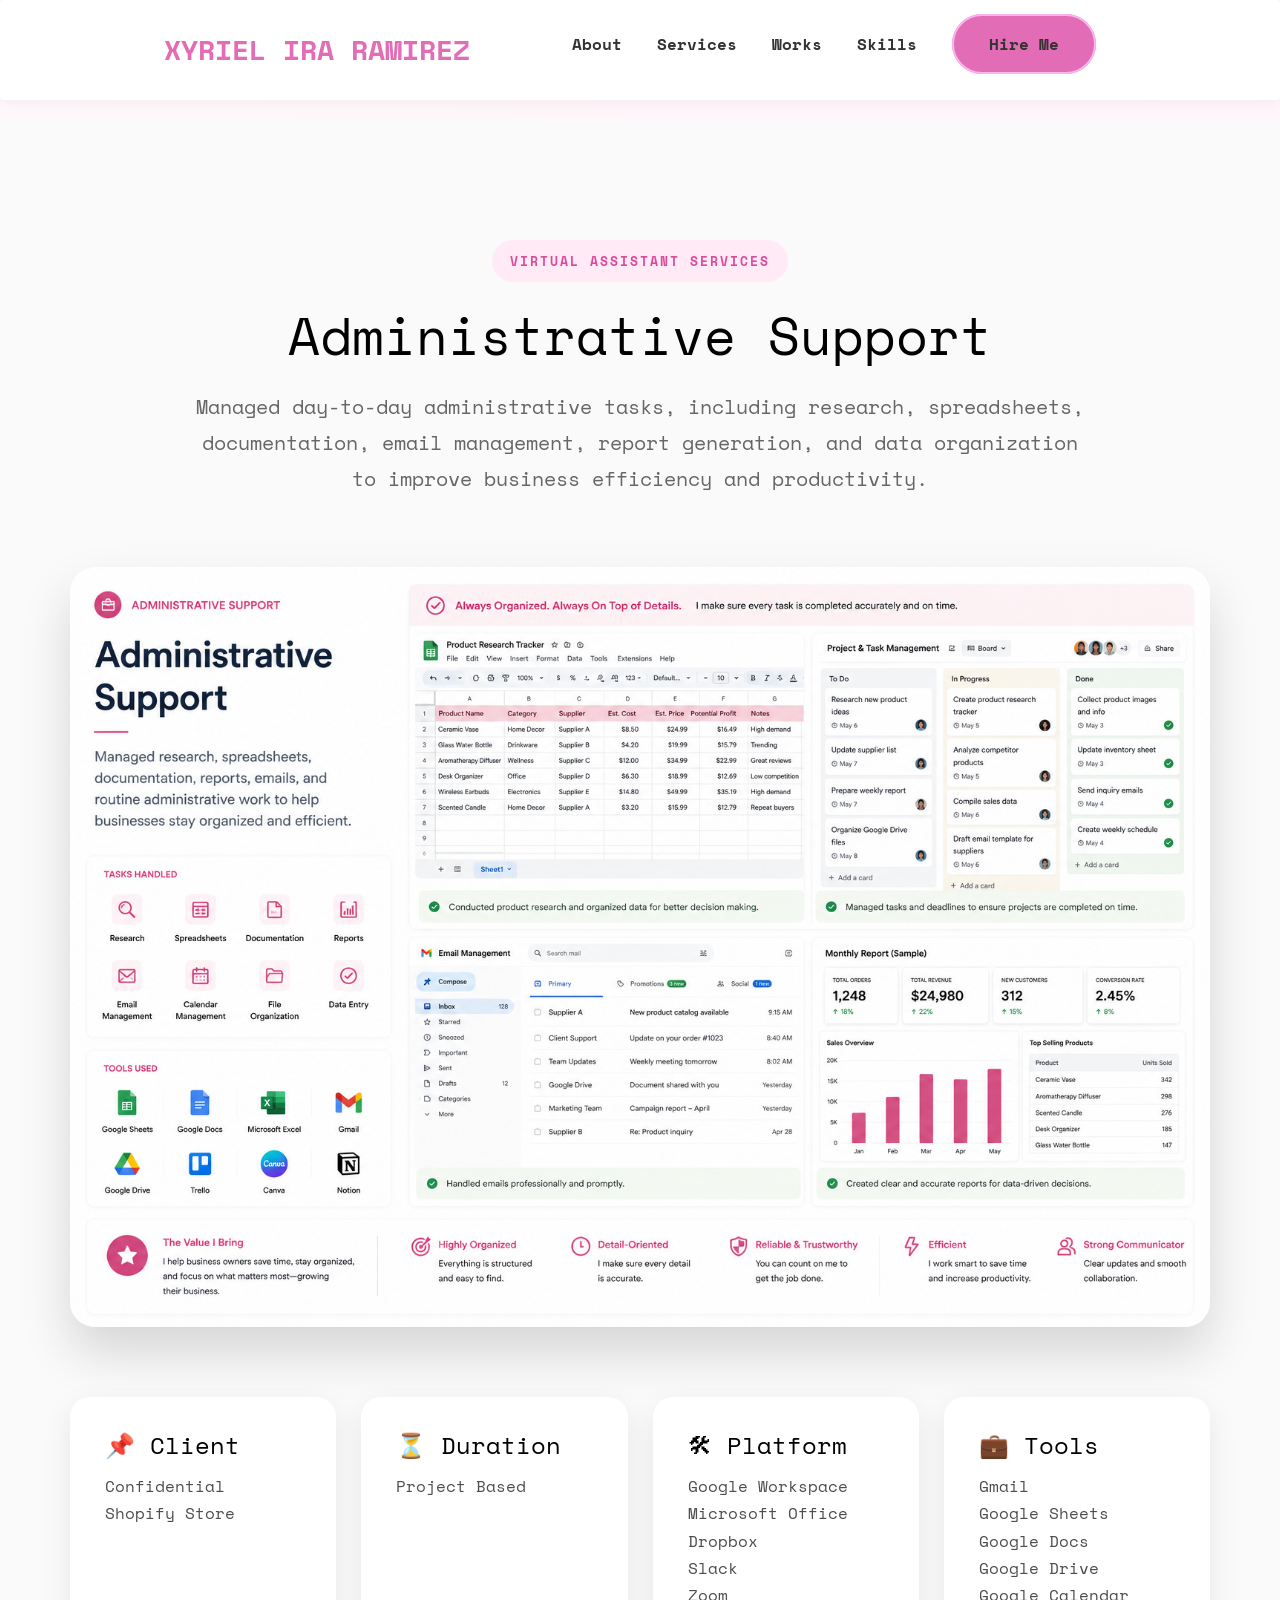
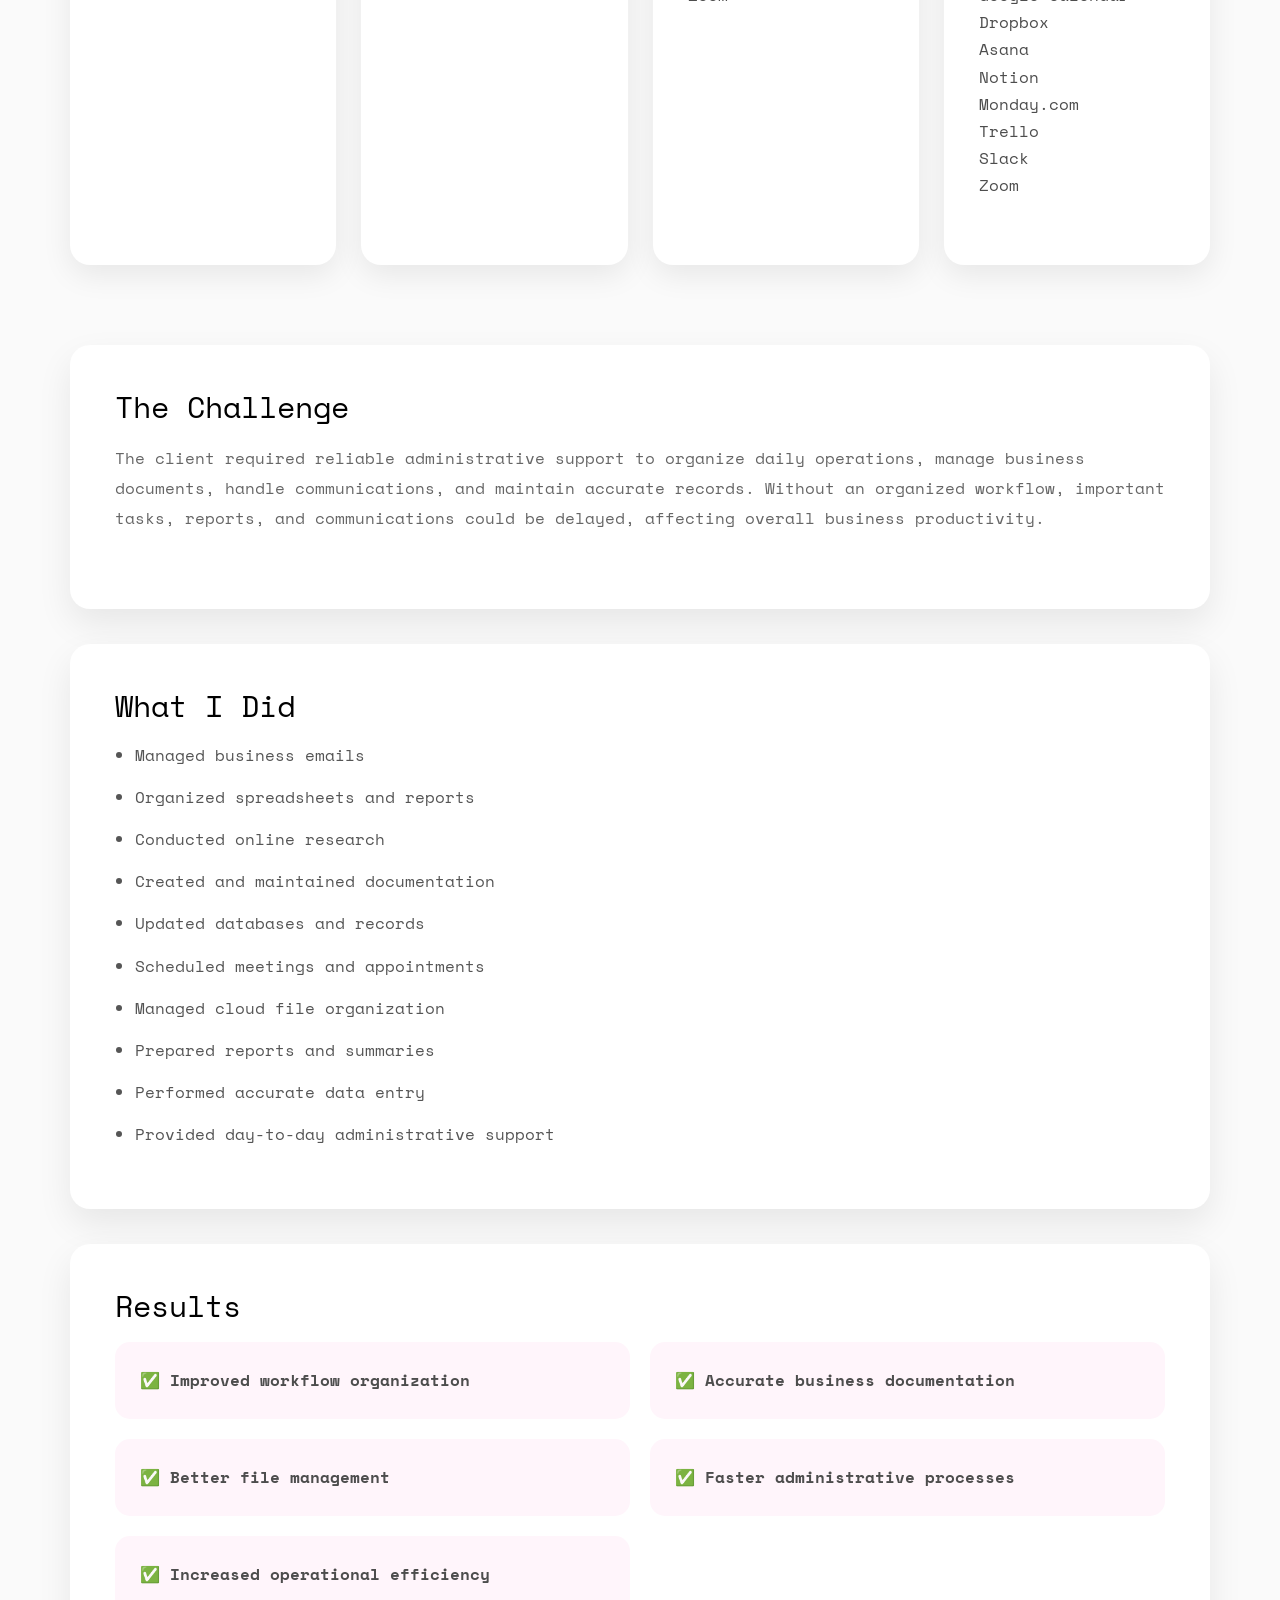
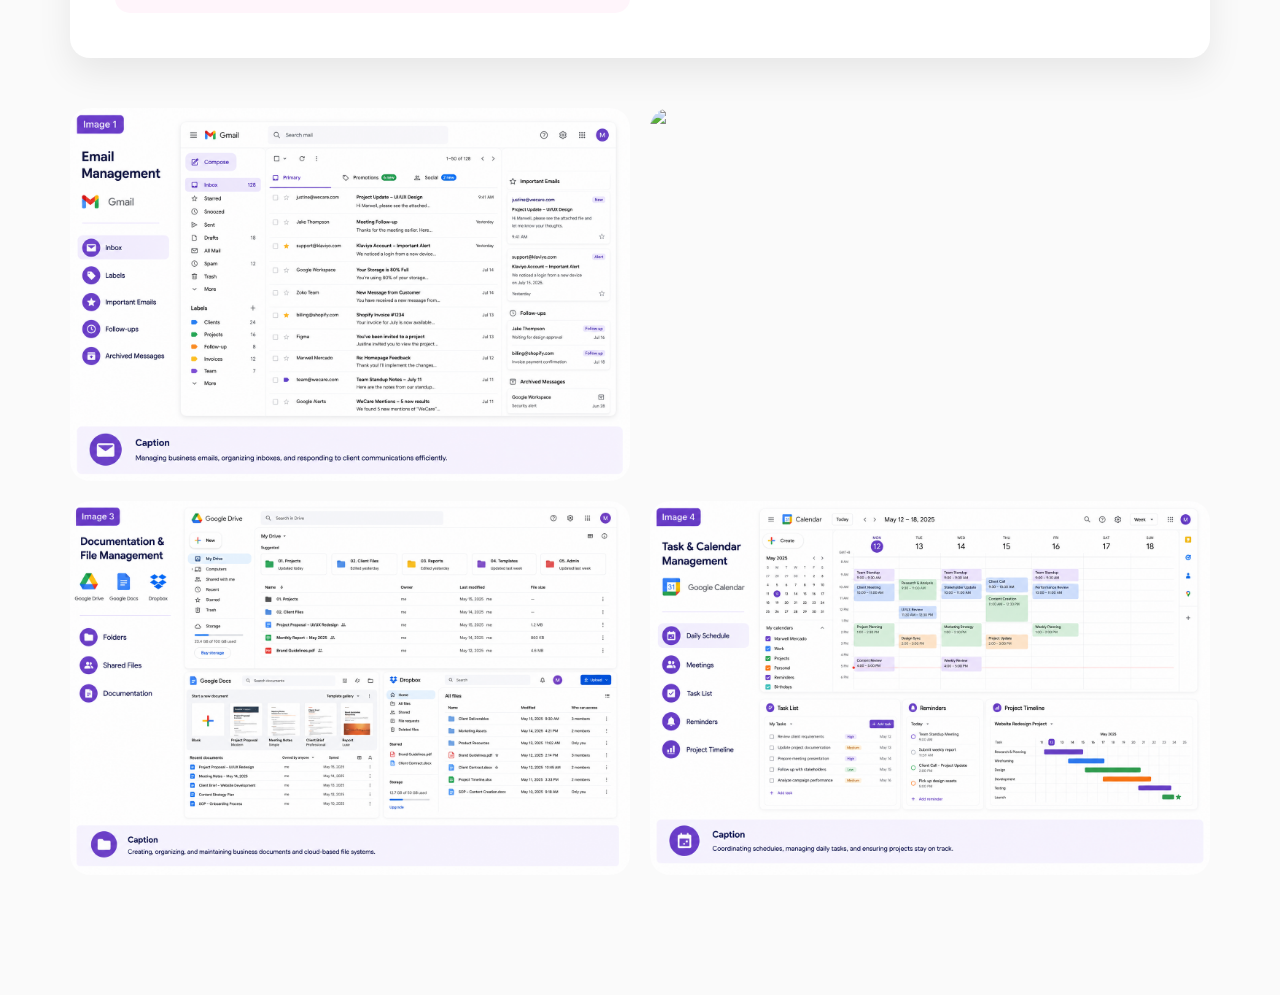
==== admin.html @ bad63501 "Add featured work case studies and portfolio improvements" ====
<!DOCTYPE HTML>
<html>
	<head>
	<meta charset="utf-8">
	<meta http-equiv="X-UA-Compatible" content="IE=edge">
	<title>Xyriel Ira Ramirez - Administrative Support</title>
	<meta name="viewport" content="width=device-width, initial-scale=1">
	<meta name="description" content="Free HTML5 Website Template by freehtml5.co" />
	<meta name="keywords" content="free website templates, free html5, free template, free bootstrap, free website template, html5, css3, mobile first, responsive" />
	<meta name="author" content="freehtml5.co" />

	

  	<!-- Facebook and Twitter integration -->
	<meta property="og:title" content=""/>
	<meta property="og:image" content=""/>
	<meta property="og:url" content=""/>
	<meta property="og:site_name" content=""/>
	<meta property="og:description" content=""/>
	<meta name="twitter:title" content="" />
	<meta name="twitter:image" content="" />
	<meta name="twitter:url" content="" />
	<meta name="twitter:card" content="" />

	<link href="https://fonts.googleapis.com/css?family=Space+Mono" rel="stylesheet">
	<link href="https://fonts.googleapis.com/css?family=Kaushan+Script" rel="stylesheet">
	<link rel="stylesheet"
href="https://cdnjs.cloudflare.com/ajax/libs/font-awesome/6.5.2/css/all.min.css">
	
	<!-- Animate.css -->
	<link rel="stylesheet" href="css/animate.css">
	<!-- Icomoon Icon Fonts-->
	<link rel="stylesheet" href="css/icomoon.css">
	<!-- Bootstrap  -->
	<link rel="stylesheet" href="css/bootstrap.css">

	<!-- Theme style  -->
	<link rel="stylesheet" href="css/style.css">

	<!-- Modernizr JS -->
	<script src="js/modernizr-2.6.2.min.js"></script>
	<!-- FOR IE9 below -->
	<!--[if lt IE 9]>
	<script src="js/respond.min.js"></script>
	<![endif]-->

	</head>
	<body>
		

	
	<div id="page">	
	<header id="hero">

    <nav class="navbar">

         <a href="index.html" class="logo">
            <div class="logo">
                XYRIEL IRA RAMIREZ
            </div>
        </a>

        <ul class="nav-links">
            <li><a href="#about">About</a></li>
            <li><a href="#services">Services</a></li>
			<li class="dropdown">

				<a href="#portfolio">Works</a>

				<ul class="submenu">

					<li><a href="podlisting.html">Shopify Product Listing</a></li>

					<li><a href="seo.html">SEO Optimization</a></li>

					<li><a href="marketplace.html">Marketplace Management</a></li>

					<li><a href="research.html">Product Research</a></li>

					<li><a href="image-editing.html">Image Enhancement</a></li>

					<li><a href="admin.html">Administrative Support</a></li>

				</ul>

			</li>
            <li><a href="#skills">Skills</a></li>
            <li> 
			

                <a href="https://www.linkedin.com/in/xyriel-ira-ramirez-121ab71b5/" class="btn-primary">
                    Hire Me
                </a>

           </li>
        </ul>

    </nav>
    <!-- ===========================================
                PROJECT CASE STUDY
============================================ -->

<section class="project-section">

    <div class="container">

        <div class="project-header">

            <span class="project-category">
                VIRTUAL ASSISTANT SERVICES
            </span>

            <h1>
                Administrative Support
            </h1>

            <p>

Managed day-to-day administrative tasks,
including research, spreadsheets,
documentation, email management,
report generation, and data organization
to improve business efficiency and productivity.

            </p>

        </div>

        <div class="project-image">

            <!-- Replace with your screenshot -->

            <img src="images/Featured Works/Administrative Support.png" alt="Administrative Support">

        </div>

        <div class="project-grid">

            <div class="project-card">

                <h3>
                    📌 Client
                </h3>

                <p>
                    Confidential Shopify Store
                </p>

            </div>

            <div class="project-card">

                <h3>
                    ⏳ Duration
                </h3>

                <p>
                    Project Based
                </p>

            </div>

            <div class="project-card">

                <h3>
                    🛠 Platform
                </h3>

                <p>

Google Workspace<br>
Microsoft Office<br>
Dropbox<br>
Slack<br>
Zoom

                </p>

            </div>

            <div class="project-card">

                <h3>
                    💼 Tools
                </h3>

                <p>

Gmail<br>
Google Sheets<br>
Google Docs<br>
Google Drive<br>
Google Calendar<br>
Dropbox<br>
Asana<br>
Notion<br>
Monday.com<br>
Trello<br>
Slack<br>
Zoom

                </p>

            </div>

        </div>


        <!-- Challenge -->

        <div class="case-study">

            <h2>
                The Challenge
            </h2>

            <p>

The client required reliable administrative support
to organize daily operations, manage business documents,
handle communications, and maintain accurate records.

Without an organized workflow, important tasks,
reports, and communications could be delayed,
affecting overall business productivity.

            </p>

        </div>


        <!-- Solution -->

        <div class="case-study">

            <h2>
                What I Did
            </h2>

            <ul>

<li>Managed business emails</li>

<li>Organized spreadsheets and reports</li>

<li>Conducted online research</li>

<li>Created and maintained documentation</li>

<li>Updated databases and records</li>

<li>Scheduled meetings and appointments</li>

<li>Managed cloud file organization</li>

<li>Prepared reports and summaries</li>

<li>Performed accurate data entry</li>

<li>Provided day-to-day administrative support</li>

            </ul>

        </div>


        <!-- Results -->

        <div class="case-study">

            <h2>
                Results
            </h2>

            <div class="results">

                <div>

                    ✅ Improved workflow organization

                </div>

                <div>

                    ✅ Accurate business documentation

                </div>

                <div>

                    ✅ Better file management

                </div>

                <div>

                    ✅ Faster administrative processes

                </div>

                <div>

                    ✅ Increased operational efficiency

                </div>

            </div>

        </div>


        <!-- Gallery -->

        <div class="project-gallery">

            <img src="images/admin/emailmanagement.png">
            <img src="images/admin/spreadsheets.png">
            <img src="images/admin/documentation.png">
            <img src="images/admin/calendar.png">

        </div>

    </div>

</section>
</body>
</html>
---- css/icomoon.css ----
@font-face {
    font-family: 'icomoon';
    src:    url('fonts/icomoon.eot?1oniuf');
    src:    url('fonts/icomoon.eot?1oniuf#iefix') format('embedded-opentype'),
        url('fonts/icomoon.ttf?1oniuf') format('truetype'),
        url('fonts/icomoon.woff?1oniuf') format('woff'),
        url('fonts/icomoon.svg?1oniuf#icomoon') format('svg');
    font-weight: normal;
    font-style: normal;
}

[class^="icon-"], [class*=" icon-"] {
    /* use !important to prevent issues with browser extensions that change fonts */
    font-family: 'icomoon' !important;
    speak: none;
    font-style: normal;
    font-weight: normal;
    font-variant: normal;
    text-transform: none;
    line-height: 1;

    /* Better Font Rendering =========== */
    -webkit-font-smoothing: antialiased;
    -moz-osx-font-smoothing: grayscale;
}

.icon-mobile:before {
    content: "\e000";
}
.icon-laptop:before {
    content: "\e001";
}
.icon-desktop:before {
    content: "\e002";
}
.icon-tablet:before {
    content: "\e003";
}
.icon-phone:before {
    content: "\e004";
}
.icon-document:before {
    content: "\e005";
}
.icon-documents:before {
    content: "\e006";
}
.icon-search:before {
    content: "\e007";
}
.icon-clipboard:before {
    content: "\e008";
}
.icon-newspaper:before {
    content: "\e009";
}
.icon-notebook:before {
    content: "\e00a";
}
.icon-book-open:before {
    content: "\e00b";
}
.icon-browser:before {
    content: "\e00c";
}
.icon-calendar:before {
    content: "\e00d";
}
.icon-presentation:before {
    content: "\e00e";
}
.icon-picture:before {
    content: "\e00f";
}
.icon-pictures:before {
    content: "\e010";
}
.icon-video:before {
    content: "\e011";
}
.icon-camera:before {
    content: "\e012";
}
.icon-printer:before {
    content: "\e013";
}
.icon-toolbox:before {
    content: "\e014";
}
.icon-briefcase:before {
    content: "\e015";
}
.icon-wallet:before {
    content: "\e016";
}
.icon-gift:before {
    content: "\e017";
}
.icon-bargraph:before {
    content: "\e018";
}
.icon-grid:before {
    content: "\e019";
}
.icon-expand:before {
    content: "\e01a";
}
.icon-focus:before {
    content: "\e01b";
}
.icon-edit:before {
    content: "\e01c";
}
.icon-adjustments:before {
    content: "\e01d";
}
.icon-ribbon:before {
    content: "\e01e";
}
.icon-hourglass:before {
    content: "\e01f";
}
.icon-lock:before {
    content: "\e020";
}
.icon-megaphone:before {
    content: "\e021";
}
.icon-shield:before {
    content: "\e022";
}
.icon-trophy:before {
    content: "\e023";
}
.icon-flag:before {
    content: "\e024";
}
.icon-map:before {
    content: "\e025";
}
.icon-puzzle:before {
    content: "\e026";
}
.icon-basket:before {
    content: "\e027";
}
.icon-envelope:before {
    content: "\e028";
}
.icon-streetsign:before {
    content: "\e029";
}
.icon-telescope:before {
    content: "\e02a";
}
.icon-gears:before {
    content: "\e02b";
}
.icon-key:before {
    content: "\e02c";
}
.icon-paperclip:before {
    content: "\e02d";
}
.icon-attachment:before {
    content: "\e02e";
}
.icon-pricetags:before {
    content: "\e02f";
}
.icon-lightbulb:before {
    content: "\e030";
}
.icon-layers:before {
    content: "\e031";
}
.icon-pencil:before {
    content: "\e032";
}
.icon-tools:before {
    content: "\e033";
}
.icon-tools-2:before {
    content: "\e034";
}
.icon-scissors:before {
    content: "\e035";
}
.icon-paintbrush:before {
    content: "\e036";
}
.icon-magnifying-glass:before {
    content: "\e037";
}
.icon-circle-compass:before {
    content: "\e038";
}
.icon-linegraph:before {
    content: "\e039";
}
.icon-mic:before {
    content: "\e03a";
}
.icon-strategy:before {
    content: "\e03b";
}
.icon-beaker:before {
    content: "\e03c";
}
.icon-caution:before {
    content: "\e03d";
}
.icon-recycle:before {
    content: "\e03e";
}
.icon-anchor:before {
    content: "\e03f";
}
.icon-profile-male:before {
    content: "\e040";
}
.icon-profile-female:before {
    content: "\e041";
}
.icon-bike:before {
    content: "\e042";
}
.icon-wine:before {
    content: "\e043";
}
.icon-hotairballoon:before {
    content: "\e044";
}
.icon-globe:before {
    content: "\e045";
}
.icon-genius:before {
    content: "\e046";
}
.icon-map-pin:before {
    content: "\e047";
}
.icon-dial:before {
    content: "\e048";
}
.icon-chat:before {
    content: "\e049";
}
.icon-heart:before {
    content: "\e04a";
}
.icon-cloud:before {
    content: "\e04b";
}
.icon-upload:before {
    content: "\e04c";
}
.icon-download:before {
    content: "\e04d";
}
.icon-target:before {
    content: "\e04e";
}
.icon-hazardous:before {
    content: "\e04f";
}
.icon-piechart:before {
    content: "\e050";
}
.icon-speedometer:before {
    content: "\e051";
}
.icon-global:before {
    content: "\e052";
}
.icon-compass:before {
    content: "\e053";
}
.icon-lifesaver:before {
    content: "\e054";
}
.icon-clock:before {
    content: "\e055";
}
.icon-aperture:before {
    content: "\e056";
}
.icon-quote:before {
    content: "\e057";
}
.icon-scope:before {
    content: "\e058";
}
.icon-alarmclock:before {
    content: "\e059";
}
.icon-refresh:before {
    content: "\e05a";
}
.icon-happy:before {
    content: "\e05b";
}
.icon-sad:before {
    content: "\e05c";
}
.icon-facebook:before {
    content: "\e05d";
}
.icon-twitter:before {
    content: "\e05e";
}
.icon-googleplus:before {
    content: "\e05f";
}
.icon-rss:before {
    content: "\e060";
}
.icon-tumblr:before {
    content: "\e061";
}
.icon-linkedin:before {
    content: "\e062";
}
.icon-dribbble:before {
    content: "\e063";
}
.icon-box2:before {
    content: "\ea82";
}
.icon-write:before {
    content: "\ea83";
}
.icon-clock2:before {
    content: "\ea84";
}
.icon-reply2:before {
    content: "\ea85";
}
.icon-reply-all2:before {
    content: "\ea86";
}
.icon-forward2:before {
    content: "\ea87";
}
.icon-flag2:before {
    content: "\ea88";
}
.icon-search2:before {
    content: "\ea89";
}
.icon-trash2:before {
    content: "\ea8a";
}
.icon-envelope2:before {
    content: "\ea8b";
}
.icon-bubble:before {
    content: "\ea8c";
}
.icon-bubbles:before {
    content: "\ea8d";
}
.icon-user2:before {
    content: "\ea8e";
}
.icon-users2:before {
    content: "\ea8f";
}
.icon-cloud2:before {
    content: "\ea90";
}
.icon-download2:before {
    content: "\ea91";
}
.icon-upload2:before {
    content: "\ea92";
}
.icon-rain:before {
    content: "\ea93";
}
.icon-sun:before {
    content: "\ea94";
}
.icon-moon2:before {
    content: "\ea95";
}
.icon-bell2:before {
    content: "\ea96";
}
.icon-folder2:before {
    content: "\ea97";
}
.icon-pin2:before {
    content: "\ea98";
}
.icon-sound2:before {
    content: "\ea99";
}
.icon-microphone:before {
    content: "\ea9a";
}
.icon-camera2:before {
    content: "\ea9b";
}
.icon-image2:before {
    content: "\ea9c";
}
.icon-cog2:before {
    content: "\ea9d";
}
.icon-calendar2:before {
    content: "\ea9e";
}
.icon-book2:before {
    content: "\ea9f";
}
.icon-map-marker:before {
    content: "\eaa0";
}
.icon-store:before {
    content: "\eaa1";
}
.icon-support:before {
    content: "\eaa2";
}
.icon-tag2:before {
    content: "\eaa3";
}
.icon-heart2:before {
    content: "\eaa4";
}
.icon-video-camera:before {
    content: "\eaa5";
}
.icon-trophy2:before {
    content: "\eaa6";
}
.icon-cart:before {
    content: "\eaa7";
}
.icon-eye2:before {
    content: "\eaa8";
}
.icon-cancel:before {
    content: "\eaa9";
}
.icon-chart:before {
    content: "\eaaa";
}
.icon-target2:before {
    content: "\eaab";
}
.icon-printer2:before {
    content: "\eaac";
}
.icon-location2:before {
    content: "\eaad";
}
.icon-bookmark2:before {
    content: "\eaae";
}
.icon-monitor:before {
    content: "\eaaf";
}
.icon-cross2:before {
    content: "\eab0";
}
.icon-plus2:before {
    content: "\eab1";
}
.icon-left:before {
    content: "\eab2";
}
.icon-up:before {
    content: "\eab3";
}
.icon-browser2:before {
    content: "\eab4";
}
.icon-windows:before {
    content: "\eab5";
}
.icon-switch2:before {
    content: "\eab6";
}
.icon-dashboard:before {
    content: "\eab7";
}
.icon-play:before {
    content: "\eab8";
}
.icon-fast-forward:before {
    content: "\eab9";
}
.icon-next:before {
    content: "\eaba";
}
.icon-refresh2:before {
    content: "\eabb";
}
.icon-film:before {
    content: "\eabc";
}
.icon-home2:before {
    content: "\eabd";
}
.icon-add-to-list:before {
    content: "\e901";
}
.icon-classic-computer:before {
    content: "\e902";
}
.icon-controller-fast-backward:before {
    content: "\e903";
}
.icon-creative-commons-attribution:before {
    content: "\e904";
}
.icon-creative-commons-noderivs:before {
    content: "\e905";
}
.icon-creative-commons-noncommercial-eu:before {
    content: "\e906";
}
.icon-creative-commons-noncommercial-us:before {
    content: "\e907";
}
.icon-creative-commons-public-domain:before {
    content: "\e908";
}
.icon-creative-commons-remix:before {
    content: "\e909";
}
.icon-creative-commons-share:before {
    content: "\e90a";
}
.icon-creative-commons-sharealike:before {
    content: "\e90b";
}
.icon-creative-commons:before {
    content: "\e90c";
}
.icon-document-landscape:before {
    content: "\e90d";
}
.icon-remove-user:before {
    content: "\e90e";
}
.icon-warning:before {
    content: "\e90f";
}
.icon-arrow-bold-down:before {
    content: "\e910";
}
.icon-arrow-bold-left:before {
    content: "\e911";
}
.icon-arrow-bold-right:before {
    content: "\e912";
}
.icon-arrow-bold-up:before {
    content: "\e913";
}
.icon-arrow-down:before {
    content: "\e914";
}
.icon-arrow-left:before {
    content: "\e915";
}
.icon-arrow-long-down:before {
    content: "\e916";
}
.icon-arrow-long-left:before {
    content: "\e917";
}
.icon-arrow-long-right:before {
    content: "\e918";
}
.icon-arrow-long-up:before {
    content: "\e919";
}
.icon-arrow-right:before {
    content: "\e91a";
}
.icon-arrow-up:before {
    content: "\e91b";
}
.icon-arrow-with-circle-down:before {
    content: "\e91c";
}
.icon-arrow-with-circle-left:before {
    content: "\e91d";
}
.icon-arrow-with-circle-right:before {
    content: "\e91e";
}
.icon-arrow-with-circle-up:before {
    content: "\e91f";
}
.icon-bookmark:before {
    content: "\e920";
}
.icon-bookmarks:before {
    content: "\e921";
}
.icon-chevron-down:before {
    content: "\e922";
}
.icon-chevron-left:before {
    content: "\e923";
}
.icon-chevron-right:before {
    content: "\e924";
}
.icon-chevron-small-down:before {
    content: "\e925";
}
.icon-chevron-small-left:before {
    content: "\e926";
}
.icon-chevron-small-right:before {
    content: "\e927";
}
.icon-chevron-small-up:before {
    content: "\e928";
}
.icon-chevron-thin-down:before {
    content: "\e929";
}
.icon-chevron-thin-left:before {
    content: "\e92a";
}
.icon-chevron-thin-right:before {
    content: "\e92b";
}
.icon-chevron-thin-up:before {
    content: "\e92c";
}
.icon-chevron-up:before {
    content: "\e92d";
}
.icon-chevron-with-circle-down:before {
    content: "\e92e";
}
.icon-chevron-with-circle-left:before {
    content: "\e92f";
}
.icon-chevron-with-circle-right:before {
    content: "\e930";
}
.icon-chevron-with-circle-up:before {
    content: "\e931";
}
.icon-cloud3:before {
    content: "\e932";
}
.icon-controller-fast-forward:before {
    content: "\e933";
}
.icon-controller-jump-to-start:before {
    content: "\e934";
}
.icon-controller-next:before {
    content: "\e935";
}
.icon-controller-paus:before {
    content: "\e936";
}
.icon-controller-play:before {
    content: "\e937";
}
.icon-controller-record:before {
    content: "\e938";
}
.icon-controller-stop:before {
    content: "\e939";
}
.icon-controller-volume:before {
    content: "\e93a";
}
.icon-dot-single:before {
    content: "\e93b";
}
.icon-dots-three-horizontal:before {
    content: "\e93c";
}
.icon-dots-three-vertical:before {
    content: "\e93d";
}
.icon-dots-two-horizontal:before {
    content: "\e93e";
}
.icon-dots-two-vertical:before {
    content: "\e93f";
}
.icon-download3:before {
    content: "\e940";
}
.icon-emoji-flirt:before {
    content: "\e941";
}
.icon-flow-branch:before {
    content: "\e942";
}
.icon-flow-cascade:before {
    content: "\e943";
}
.icon-flow-line:before {
    content: "\e944";
}
.icon-flow-parallel:before {
    content: "\e945";
}
.icon-flow-tree:before {
    content: "\e946";
}
.icon-install:before {
    content: "\e947";
}
.icon-layers2:before {
    content: "\e948";
}
.icon-open-book:before {
    content: "\e949";
}
.icon-resize-100:before {
    content: "\e94a";
}
.icon-resize-full-screen:before {
    content: "\e94b";
}
.icon-save:before {
    content: "\e94c";
}
.icon-select-arrows:before {
    content: "\e94d";
}
.icon-sound-mute:before {
    content: "\e94e";
}
.icon-sound:before {
    content: "\e94f";
}
.icon-trash:before {
    content: "\e950";
}
.icon-triangle-down:before {
    content: "\e951";
}
.icon-triangle-left:before {
    content: "\e952";
}
.icon-triangle-right:before {
    content: "\e953";
}
.icon-triangle-up:before {
    content: "\e954";
}
.icon-uninstall:before {
    content: "\e955";
}
.icon-upload-to-cloud:before {
    content: "\e956";
}
.icon-upload3:before {
    content: "\e957";
}
.icon-add-user:before {
    content: "\e958";
}
.icon-address:before {
    content: "\e959";
}
.icon-adjust:before {
    content: "\e95a";
}
.icon-air:before {
    content: "\e95b";
}
.icon-aircraft-landing:before {
    content: "\e95c";
}
.icon-aircraft-take-off:before {
    content: "\e95d";
}
.icon-aircraft:before {
    content: "\e95e";
}
.icon-align-bottom:before {
    content: "\e95f";
}
.icon-align-horizontal-middle:before {
    content: "\e960";
}
.icon-align-left:before {
    content: "\e961";
}
.icon-align-right:before {
    content: "\e962";
}
.icon-align-top:before {
    content: "\e963";
}
.icon-align-vertical-middle:before {
    content: "\e964";
}
.icon-archive:before {
    content: "\e965";
}
.icon-area-graph:before {
    content: "\e966";
}
.icon-attachment2:before {
    content: "\e967";
}
.icon-awareness-ribbon:before {
    content: "\e968";
}
.icon-back-in-time:before {
    content: "\e969";
}
.icon-back:before {
    content: "\e96a";
}
.icon-bar-graph:before {
    content: "\e96b";
}
.icon-battery:before {
    content: "\e96c";
}
.icon-beamed-note:before {
    content: "\e96d";
}
.icon-bell:before {
    content: "\e96e";
}
.icon-blackboard:before {
    content: "\e96f";
}
.icon-block:before {
    content: "\e970";
}
.icon-book:before {
    content: "\e971";
}
.icon-bowl:before {
    content: "\e972";
}
.icon-box:before {
    content: "\e973";
}
.icon-briefcase2:before {
    content: "\e974";
}
.icon-browser3:before {
    content: "\e975";
}
.icon-brush:before {
    content: "\e976";
}
.icon-bucket:before {
    content: "\e977";
}
.icon-cake:before {
    content: "\e978";
}
.icon-calculator:before {
    content: "\e979";
}
.icon-calendar3:before {
    content: "\e97a";
}
.icon-camera3:before {
    content: "\e97b";
}
.icon-ccw:before {
    content: "\e97c";
}
.icon-chat2:before {
    content: "\e97d";
}
.icon-check:before {
    content: "\e97e";
}
.icon-circle-with-cross:before {
    content: "\e97f";
}
.icon-circle-with-minus:before {
    content: "\e980";
}
.icon-circle-with-plus:before {
    content: "\e981";
}
.icon-circle:before {
    content: "\e982";
}
.icon-circular-graph:before {
    content: "\e983";
}
.icon-clapperboard:before {
    content: "\e984";
}
.icon-clipboard2:before {
    content: "\e985";
}
.icon-clock3:before {
    content: "\e986";
}
.icon-code:before {
    content: "\e987";
}
.icon-cog:before {
    content: "\e988";
}
.icon-colours:before {
    content: "\e989";
}
.icon-compass2:before {
    content: "\e98a";
}
.icon-copy:before {
    content: "\e98b";
}
.icon-credit-card:before {
    content: "\e98c";
}
.icon-credit:before {
    content: "\e98d";
}
.icon-cross:before {
    content: "\e98e";
}
.icon-cup:before {
    content: "\e98f";
}
.icon-cw:before {
    content: "\e990";
}
.icon-cycle:before {
    content: "\e991";
}
.icon-database:before {
    content: "\e992";
}
.icon-dial-pad:before {
    content: "\e993";
}
.icon-direction:before {
    content: "\e994";
}
.icon-document2:before {
    content: "\e995";
}
.icon-documents2:before {
    content: "\e996";
}
.icon-drink:before {
    content: "\e997";
}
.icon-drive:before {
    content: "\e998";
}
.icon-drop:before {
    content: "\e999";
}
.icon-edit2:before {
    content: "\e99a";
}
.icon-email:before {
    content: "\e99b";
}
.icon-emoji-happy:before {
    content: "\e99c";
}
.icon-emoji-neutral:before {
    content: "\e99d";
}
.icon-emoji-sad:before {
    content: "\e99e";
}
.icon-erase:before {
    content: "\e99f";
}
.icon-eraser:before {
    content: "\e9a0";
}
.icon-export:before {
    content: "\e9a1";
}
.icon-eye:before {
    content: "\e9a2";
}
.icon-feather:before {
    content: "\e9a3";
}
.icon-flag3:before {
    content: "\e9a4";
}
.icon-flash:before {
    content: "\e9a5";
}
.icon-flashlight:before {
    content: "\e9a6";
}
.icon-flat-brush:before {
    content: "\e9a7";
}
.icon-folder-images:before {
    content: "\e9a8";
}
.icon-folder-music:before {
    content: "\e9a9";
}
.icon-folder-video:before {
    content: "\e9aa";
}
.icon-folder:before {
    content: "\e9ab";
}
.icon-forward:before {
    content: "\e9ac";
}
.icon-funnel:before {
    content: "\e9ad";
}
.icon-game-controller:before {
    content: "\e9ae";
}
.icon-gauge:before {
    content: "\e9af";
}
.icon-globe2:before {
    content: "\e9b0";
}
.icon-graduation-cap:before {
    content: "\e9b1";
}
.icon-grid2:before {
    content: "\e9b2";
}
.icon-hair-cross:before {
    content: "\e9b3";
}
.icon-hand:before {
    content: "\e9b4";
}
.icon-heart-outlined:before {
    content: "\e9b5";
}
.icon-heart3:before {
    content: "\e9b6";
}
.icon-help-with-circle:before {
    content: "\e9b7";
}
.icon-help:before {
    content: "\e9b8";
}
.icon-home:before {
    content: "\e9b9";
}
.icon-hour-glass:before {
    content: "\e9ba";
}
.icon-image-inverted:before {
    content: "\e9bb";
}
.icon-image:before {
    content: "\e9bc";
}
.icon-images:before {
    content: "\e9bd";
}
.icon-inbox:before {
    content: "\e9be";
}
.icon-infinity:before {
    content: "\e9bf";
}
.icon-info-with-circle:before {
    content: "\e9c0";
}
.icon-info:before {
    content: "\e9c1";
}
.icon-key2:before {
    content: "\e9c2";
}
.icon-keyboard:before {
    content: "\e9c3";
}
.icon-lab-flask:before {
    content: "\e9c4";
}
.icon-landline:before {
    content: "\e9c5";
}
.icon-language:before {
    content: "\e9c6";
}
.icon-laptop2:before {
    content: "\e9c7";
}
.icon-leaf:before {
    content: "\e9c8";
}
.icon-level-down:before {
    content: "\e9c9";
}
.icon-level-up:before {
    content: "\e9ca";
}
.icon-lifebuoy:before {
    content: "\e9cb";
}
.icon-light-bulb:before {
    content: "\e9cc";
}
.icon-light-down:before {
    content: "\e9cd";
}
.icon-light-up:before {
    content: "\e9ce";
}
.icon-line-graph:before {
    content: "\e9cf";
}
.icon-link:before {
    content: "\e9d0";
}
.icon-list:before {
    content: "\e9d1";
}
.icon-location-pin:before {
    content: "\e9d2";
}
.icon-location:before {
    content: "\e9d3";
}
.icon-lock-open:before {
    content: "\e9d4";
}
.icon-lock2:before {
    content: "\e9d5";
}
.icon-log-out:before {
    content: "\e9d6";
}
.icon-login:before {
    content: "\e9d7";
}
.icon-loop:before {
    content: "\e9d8";
}
.icon-magnet:before {
    content: "\e9d9";
}
.icon-magnifying-glass2:before {
    content: "\e9da";
}
.icon-mail:before {
    content: "\e9db";
}
.icon-man:before {
    content: "\e9dc";
}
.icon-map2:before {
    content: "\e9dd";
}
.icon-mask:before {
    content: "\e9de";
}
.icon-medal:before {
    content: "\e9df";
}
.icon-megaphone2:before {
    content: "\e9e0";
}
.icon-menu:before {
    content: "\e9e1";
}
.icon-message:before {
    content: "\e9e2";
}
.icon-mic2:before {
    content: "\e9e3";
}
.icon-minus:before {
    content: "\e9e4";
}
.icon-mobile2:before {
    content: "\e9e5";
}
.icon-modern-mic:before {
    content: "\e9e6";
}
.icon-moon:before {
    content: "\e9e7";
}
.icon-mouse:before {
    content: "\e9e8";
}
.icon-music:before {
    content: "\e9e9";
}
.icon-network:before {
    content: "\e9ea";
}
.icon-new-message:before {
    content: "\e9eb";
}
.icon-new:before {
    content: "\e9ec";
}
.icon-news:before {
    content: "\e9ed";
}
.icon-note:before {
    content: "\e9ee";
}
.icon-notification:before {
    content: "\e9ef";
}
.icon-old-mobile:before {
    content: "\e9f0";
}
.icon-old-phone:before {
    content: "\e9f1";
}
.icon-palette:before {
    content: "\e9f2";
}
.icon-paper-plane:before {
    content: "\e9f3";
}
.icon-pencil2:before {
    content: "\e9f4";
}
.icon-phone2:before {
    content: "\e9f5";
}
.icon-pie-chart:before {
    content: "\e9f6";
}
.icon-pin:before {
    content: "\e9f7";
}
.icon-plus:before {
    content: "\e9f8";
}
.icon-popup:before {
    content: "\e9f9";
}
.icon-power-plug:before {
    content: "\e9fa";
}
.icon-price-ribbon:before {
    content: "\e9fb";
}
.icon-price-tag:before {
    content: "\e9fc";
}
.icon-print:before {
    content: "\e9fd";
}
.icon-progress-empty:before {
    content: "\e9fe";
}
.icon-progress-full:before {
    content: "\e9ff";
}
.icon-progress-one:before {
    content: "\ea00";
}
.icon-progress-two:before {
    content: "\ea01";
}
.icon-publish:before {
    content: "\ea02";
}
.icon-quote2:before {
    content: "\ea03";
}
.icon-radio:before {
    content: "\ea04";
}
.icon-reply-all:before {
    content: "\ea05";
}
.icon-reply:before {
    content: "\ea06";
}
.icon-retweet:before {
    content: "\ea07";
}
.icon-rocket:before {
    content: "\ea08";
}
.icon-round-brush:before {
    content: "\ea09";
}
.icon-rss2:before {
    content: "\ea0a";
}
.icon-ruler:before {
    content: "\ea0b";
}
.icon-scissors2:before {
    content: "\ea0c";
}
.icon-share-alternitive:before {
    content: "\ea0d";
}
.icon-share:before {
    content: "\ea0e";
}
.icon-shareable:before {
    content: "\ea0f";
}
.icon-shield2:before {
    content: "\ea10";
}
.icon-shop:before {
    content: "\ea11";
}
.icon-shopping-bag:before {
    content: "\ea12";
}
.icon-shopping-basket:before {
    content: "\ea13";
}
.icon-shopping-cart:before {
    content: "\ea14";
}
.icon-shuffle:before {
    content: "\ea15";
}
.icon-signal:before {
    content: "\ea16";
}
.icon-sound-mix:before {
    content: "\ea17";
}
.icon-sports-club:before {
    content: "\ea18";
}
.icon-spreadsheet:before {
    content: "\ea19";
}
.icon-squared-cross:before {
    content: "\ea1a";
}
.icon-squared-minus:before {
    content: "\ea1b";
}
.icon-squared-plus:before {
    content: "\ea1c";
}
.icon-star-outlined:before {
    content: "\ea1d";
}
.icon-star:before {
    content: "\ea1e";
}
.icon-stopwatch:before {
    content: "\ea1f";
}
.icon-suitcase:before {
    content: "\ea20";
}
.icon-swap:before {
    content: "\ea21";
}
.icon-sweden:before {
    content: "\ea22";
}
.icon-switch:before {
    content: "\ea23";
}
.icon-tablet2:before {
    content: "\ea24";
}
.icon-tag:before {
    content: "\ea25";
}
.icon-text-document-inverted:before {
    content: "\ea26";
}
.icon-text-document:before {
    content: "\ea27";
}
.icon-text:before {
    content: "\ea28";
}
.icon-thermometer:before {
    content: "\ea29";
}
.icon-thumbs-down:before {
    content: "\ea2a";
}
.icon-thumbs-up:before {
    content: "\ea2b";
}
.icon-thunder-cloud:before {
    content: "\ea2c";
}
.icon-ticket:before {
    content: "\ea2d";
}
.icon-time-slot:before {
    content: "\ea2e";
}
.icon-tools2:before {
    content: "\ea2f";
}
.icon-traffic-cone:before {
    content: "\ea30";
}
.icon-tree:before {
    content: "\ea31";
}
.icon-trophy3:before {
    content: "\ea32";
}
.icon-tv:before {
    content: "\ea33";
}
.icon-typing:before {
    content: "\ea34";
}
.icon-unread:before {
    content: "\ea35";
}
.icon-untag:before {
    content: "\ea36";
}
.icon-user:before {
    content: "\ea37";
}
.icon-users:before {
    content: "\ea38";
}
.icon-v-card:before {
    content: "\ea39";
}
.icon-video2:before {
    content: "\ea3a";
}
.icon-vinyl:before {
    content: "\ea3b";
}
.icon-voicemail:before {
    content: "\ea3c";
}
.icon-wallet2:before {
    content: "\ea3d";
}
.icon-water:before {
    content: "\ea3e";
}
.icon-500px-with-circle:before {
    content: "\ea3f";
}
.icon-500px:before {
    content: "\ea40";
}
.icon-basecamp:before {
    content: "\ea41";
}
.icon-behance:before {
    content: "\ea42";
}
.icon-creative-cloud:before {
    content: "\ea43";
}
.icon-dropbox:before {
    content: "\ea44";
}
.icon-evernote:before {
    content: "\ea45";
}
.icon-flattr:before {
    content: "\ea46";
}
.icon-foursquare:before {
    content: "\ea47";
}
.icon-google-drive:before {
    content: "\ea48";
}
.icon-google-hangouts:before {
    content: "\ea49";
}
.icon-grooveshark:before {
    content: "\ea4a";
}
.icon-icloud:before {
    content: "\ea4b";
}
.icon-mixi:before {
    content: "\ea4c";
}
.icon-onedrive:before {
    content: "\ea4d";
}
.icon-paypal:before {
    content: "\ea4e";
}
.icon-picasa:before {
    content: "\ea4f";
}
.icon-qq:before {
    content: "\ea50";
}
.icon-rdio-with-circle:before {
    content: "\ea51";
}
.icon-renren:before {
    content: "\ea52";
}
.icon-scribd:before {
    content: "\ea53";
}
.icon-sina-weibo:before {
    content: "\ea54";
}
.icon-skype-with-circle:before {
    content: "\ea55";
}
.icon-skype:before {
    content: "\ea56";
}
.icon-slideshare:before {
    content: "\ea57";
}
.icon-smashing:before {
    content: "\ea58";
}
.icon-soundcloud:before {
    content: "\ea59";
}
.icon-spotify-with-circle:before {
    content: "\ea5a";
}
.icon-spotify:before {
    content: "\ea5b";
}
.icon-swarm:before {
    content: "\ea5c";
}
.icon-vine-with-circle:before {
    content: "\ea5d";
}
.icon-vine:before {
    content: "\ea5e";
}
.icon-vk-alternitive:before {
    content: "\ea5f";
}
.icon-vk-with-circle:before {
    content: "\ea60";
}
.icon-vk:before {
    content: "\ea61";
}
.icon-xing-with-circle:before {
    content: "\ea62";
}
.icon-xing:before {
    content: "\ea63";
}
.icon-yelp:before {
    content: "\ea64";
}
.icon-dribbble-with-circle:before {
    content: "\ea65";
}
.icon-dribbble2:before {
    content: "\ea66";
}
.icon-facebook-with-circle:before {
    content: "\ea67";
}
.icon-facebook2:before {
    content: "\ea68";
}
.icon-flickr-with-circle:before {
    content: "\ea69";
}
.icon-flickr:before {
    content: "\ea6a";
}
.icon-github-with-circle:before {
    content: "\ea6b";
}
.icon-github:before {
    content: "\ea6c";
}
.icon-google-with-circle:before {
    content: "\ea6d";
}
.icon-google:before {
    content: "\ea6e";
}
.icon-instagram-with-circle:before {
    content: "\ea6f";
}
.icon-instagram:before {
    content: "\ea70";
}
.icon-lastfm-with-circle:before {
    content: "\ea71";
}
.icon-lastfm:before {
    content: "\ea72";
}
.icon-linkedin-with-circle:before {
    content: "\ea73";
}
.icon-linkedin2:before {
    content: "\ea74";
}
.icon-pinterest-with-circle:before {
    content: "\ea75";
}
.icon-pinterest:before {
    content: "\ea76";
}
.icon-rdio:before {
    content: "\ea77";
}
.icon-stumbleupon-with-circle:before {
    content: "\ea78";
}
.icon-stumbleupon:before {
    content: "\ea79";
}
.icon-tumblr-with-circle:before {
    content: "\ea7a";
}
.icon-tumblr2:before {
    content: "\ea7b";
}
.icon-twitter-with-circle:before {
    content: "\ea7c";
}
.icon-twitter2:before {
    content: "\ea7d";
}
.icon-vimeo-with-circle:before {
    content: "\ea7e";
}
.icon-vimeo:before {
    content: "\ea7f";
}
.icon-youtube-with-circle:before {
    content: "\ea80";
}
.icon-youtube:before {
    content: "\ea81";
}
.icon-home3:before {
    content: "\eabe";
}
.icon-home22:before {
    content: "\eabf";
}
.icon-home32:before {
    content: "\eac0";
}
.icon-office:before {
    content: "\eac1";
}
.icon-newspaper2:before {
    content: "\eac2";
}
.icon-pencil3:before {
    content: "\eac3";
}
.icon-pencil22:before {
    content: "\eac4";
}
.icon-quill:before {
    content: "\eac5";
}
.icon-pen:before {
    content: "\eac6";
}
.icon-blog:before {
    content: "\eac7";
}
.icon-eyedropper:before {
    content: "\eac8";
}
.icon-droplet:before {
    content: "\eac9";
}
.icon-paint-format:before {
    content: "\eaca";
}
.icon-image3:before {
    content: "\eacb";
}
.icon-images2:before {
    content: "\eacc";
}
.icon-camera4:before {
    content: "\eacd";
}
.icon-headphones:before {
    content: "\eace";
}
.icon-music2:before {
    content: "\eacf";
}
.icon-play2:before {
    content: "\ead0";
}
.icon-film2:before {
    content: "\ead1";
}
.icon-video-camera2:before {
    content: "\ead2";
}
.icon-dice:before {
    content: "\ead3";
}
.icon-pacman:before {
    content: "\ead4";
}
.icon-spades:before {
    content: "\ead5";
}
.icon-clubs:before {
    content: "\ead6";
}
.icon-diamonds:before {
    content: "\ead7";
}
.icon-bullhorn:before {
    content: "\ead8";
}
.icon-connection:before {
    content: "\ead9";
}
.icon-podcast:before {
    content: "\eada";
}
.icon-feed:before {
    content: "\eadb";
}
.icon-mic3:before {
    content: "\eadc";
}
.icon-book3:before {
    content: "\eadd";
}
.icon-books:before {
    content: "\eade";
}
.icon-library:before {
    content: "\eadf";
}
.icon-file-text:before {
    content: "\eae0";
}
.icon-profile:before {
    content: "\eae1";
}
.icon-file-empty:before {
    content: "\eae2";
}
.icon-files-empty:before {
    content: "\eae3";
}
.icon-file-text2:before {
    content: "\eae4";
}
.icon-file-picture:before {
    content: "\eae5";
}
.icon-file-music:before {
    content: "\eae6";
}
.icon-file-play:before {
    content: "\eae7";
}
.icon-file-video:before {
    content: "\eae8";
}
.icon-file-zip:before {
    content: "\eae9";
}
.icon-copy2:before {
    content: "\eaea";
}
.icon-paste:before {
    content: "\eaeb";
}
.icon-stack:before {
    content: "\eaec";
}
.icon-folder3:before {
    content: "\eaed";
}
.icon-folder-open:before {
    content: "\eaee";
}
.icon-folder-plus:before {
    content: "\eaef";
}
.icon-folder-minus:before {
    content: "\eaf0";
}
.icon-folder-download:before {
    content: "\eaf1";
}
.icon-folder-upload:before {
    content: "\eaf2";
}
.icon-price-tag2:before {
    content: "\eaf3";
}
.icon-price-tags:before {
    content: "\eaf4";
}
.icon-barcode:before {
    content: "\eaf5";
}
.icon-qrcode:before {
    content: "\eaf6";
}
.icon-ticket2:before {
    content: "\eaf7";
}
.icon-cart2:before {
    content: "\eaf8";
}
.icon-coin-dollar:before {
    content: "\eaf9";
}
.icon-coin-euro:before {
    content: "\eafa";
}
.icon-coin-pound:before {
    content: "\eafb";
}
.icon-coin-yen:before {
    content: "\eafc";
}
.icon-credit-card2:before {
    content: "\eafd";
}
.icon-calculator2:before {
    content: "\eafe";
}
.icon-lifebuoy2:before {
    content: "\eaff";
}
.icon-phone3:before {
    content: "\eb00";
}
.icon-phone-hang-up:before {
    content: "\eb01";
}
.icon-address-book:before {
    content: "\eb02";
}
.icon-envelop:before {
    content: "\eb03";
}
.icon-pushpin:before {
    content: "\eb04";
}
.icon-location3:before {
    content: "\eb05";
}
.icon-location22:before {
    content: "\eb06";
}
.icon-compass3:before {
    content: "\eb07";
}
.icon-compass22:before {
    content: "\eb08";
}
.icon-map3:before {
    content: "\eb09";
}
.icon-map22:before {
    content: "\eb0a";
}
.icon-history:before {
    content: "\eb0b";
}
.icon-clock4:before {
    content: "\eb0c";
}
.icon-clock22:before {
    content: "\eb0d";
}
.icon-alarm:before {
    content: "\eb0e";
}
.icon-bell3:before {
    content: "\eb0f";
}
.icon-stopwatch2:before {
    content: "\eb10";
}
.icon-calendar4:before {
    content: "\eb11";
}
.icon-printer3:before {
    content: "\eb12";
}
.icon-keyboard2:before {
    content: "\eb13";
}
.icon-display:before {
    content: "\eb14";
}
.icon-laptop3:before {
    content: "\eb15";
}
.icon-mobile3:before {
    content: "\eb16";
}
.icon-mobile22:before {
    content: "\eb17";
}
.icon-tablet3:before {
    content: "\eb18";
}
.icon-tv2:before {
    content: "\eb19";
}
.icon-drawer:before {
    content: "\eb1a";
}
.icon-drawer2:before {
    content: "\eb1b";
}
.icon-box-add:before {
    content: "\eb1c";
}
.icon-box-remove:before {
    content: "\eb1d";
}
.icon-download4:before {
    content: "\eb1e";
}
.icon-upload4:before {
    content: "\eb1f";
}
.icon-floppy-disk:before {
    content: "\eb20";
}
.icon-drive2:before {
    content: "\eb21";
}
.icon-database2:before {
    content: "\eb22";
}
.icon-undo:before {
    content: "\eb23";
}
.icon-redo:before {
    content: "\eb24";
}
.icon-undo2:before {
    content: "\eb25";
}
.icon-redo2:before {
    content: "\eb26";
}
.icon-forward3:before {
    content: "\eb27";
}
.icon-reply3:before {
    content: "\eb28";
}
.icon-bubble2:before {
    content: "\eb29";
}
.icon-bubbles2:before {
    content: "\eb2a";
}
.icon-bubbles22:before {
    content: "\eb2b";
}
.icon-bubble22:before {
    content: "\eb2c";
}
.icon-bubbles3:before {
    content: "\eb2d";
}
.icon-bubbles4:before {
    content: "\eb2e";
}
.icon-user3:before {
    content: "\eb2f";
}
.icon-users3:before {
    content: "\eb30";
}
.icon-user-plus:before {
    content: "\eb31";
}
.icon-user-minus:before {
    content: "\eb32";
}
.icon-user-check:before {
    content: "\eb33";
}
.icon-user-tie:before {
    content: "\eb34";
}
.icon-quotes-left:before {
    content: "\eb35";
}
.icon-quotes-right:before {
    content: "\eb36";
}
.icon-hour-glass2:before {
    content: "\eb37";
}
.icon-spinner:before {
    content: "\eb38";
}
.icon-spinner2:before {
    content: "\eb39";
}
.icon-spinner3:before {
    content: "\eb3a";
}
.icon-spinner4:before {
    content: "\eb3b";
}
.icon-spinner5:before {
    content: "\eb3c";
}
.icon-spinner6:before {
    content: "\eb3d";
}
.icon-spinner7:before {
    content: "\eb3e";
}
.icon-spinner8:before {
    content: "\eb3f";
}
.icon-spinner9:before {
    content: "\eb40";
}
.icon-spinner10:before {
    content: "\eb41";
}
.icon-spinner11:before {
    content: "\eb42";
}
.icon-binoculars:before {
    content: "\eb43";
}
.icon-search3:before {
    content: "\eb44";
}
.icon-zoom-in:before {
    content: "\eb45";
}
.icon-zoom-out:before {
    content: "\eb46";
}
.icon-enlarge:before {
    content: "\eb47";
}
.icon-shrink:before {
    content: "\eb48";
}
.icon-enlarge2:before {
    content: "\eb49";
}
.icon-shrink2:before {
    content: "\eb4a";
}
.icon-key3:before {
    content: "\eb4b";
}
.icon-key22:before {
    content: "\eb4c";
}
.icon-lock3:before {
    content: "\eb4d";
}
.icon-unlocked:before {
    content: "\eb4e";
}
.icon-wrench:before {
    content: "\eb4f";
}
.icon-equalizer:before {
    content: "\eb50";
}
.icon-equalizer2:before {
    content: "\eb51";
}
.icon-cog3:before {
    content: "\eb52";
}
.icon-cogs:before {
    content: "\eb53";
}
.icon-hammer:before {
    content: "\eb54";
}
.icon-magic-wand:before {
    content: "\eb55";
}
.icon-aid-kit:before {
    content: "\eb56";
}
.icon-bug:before {
    content: "\eb57";
}
.icon-pie-chart2:before {
    content: "\eb58";
}
.icon-stats-dots:before {
    content: "\eb59";
}
.icon-stats-bars:before {
    content: "\eb5a";
}
.icon-stats-bars2:before {
    content: "\eb5b";
}
.icon-trophy4:before {
    content: "\eb5c";
}
.icon-gift2:before {
    content: "\eb5d";
}
.icon-glass:before {
    content: "\eb5e";
}
.icon-glass2:before {
    content: "\eb5f";
}
.icon-mug:before {
    content: "\eb60";
}
.icon-spoon-knife:before {
    content: "\eb61";
}
.icon-leaf2:before {
    content: "\eb62";
}
.icon-rocket2:before {
    content: "\eb63";
}
.icon-meter:before {
    content: "\eb64";
}
.icon-meter2:before {
    content: "\eb65";
}
.icon-hammer2:before {
    content: "\eb66";
}
.icon-fire:before {
    content: "\eb67";
}
.icon-lab:before {
    content: "\eb68";
}
.icon-magnet2:before {
    content: "\eb69";
}
.icon-bin:before {
    content: "\eb6a";
}
.icon-bin2:before {
    content: "\eb6b";
}
.icon-briefcase3:before {
    content: "\eb6c";
}
.icon-airplane:before {
    content: "\eb6d";
}
.icon-truck:before {
    content: "\eb6e";
}
.icon-road:before {
    content: "\eb6f";
}
.icon-accessibility:before {
    content: "\eb70";
}
.icon-target3:before {
    content: "\eb71";
}
.icon-shield3:before {
    content: "\eb72";
}
.icon-power:before {
    content: "\eb73";
}
.icon-switch3:before {
    content: "\eb74";
}
.icon-power-cord:before {
    content: "\eb75";
}
.icon-clipboard3:before {
    content: "\eb76";
}
.icon-list-numbered:before {
    content: "\eb77";
}
.icon-list2:before {
    content: "\eb78";
}
.icon-list22:before {
    content: "\eb79";
}
.icon-tree2:before {
    content: "\eb7a";
}
.icon-menu2:before {
    content: "\eb7b";
}
.icon-menu22:before {
    content: "\eb7c";
}
.icon-menu3:before {
    content: "\eb7d";
}
.icon-menu4:before {
    content: "\eb7e";
}
.icon-cloud4:before {
    content: "\eb7f";
}
.icon-cloud-download:before {
    content: "\eb80";
}
.icon-cloud-upload:before {
    content: "\eb81";
}
.icon-cloud-check:before {
    content: "\eb82";
}
.icon-download22:before {
    content: "\eb83";
}
.icon-upload22:before {
    content: "\eb84";
}
.icon-download32:before {
    content: "\eb85";
}
.icon-upload32:before {
    content: "\eb86";
}
.icon-sphere:before {
    content: "\eb87";
}
.icon-earth:before {
    content: "\eb88";
}
.icon-link2:before {
    content: "\eb89";
}
.icon-flag4:before {
    content: "\eb8a";
}
.icon-attachment3:before {
    content: "\eb8b";
}
.icon-eye3:before {
    content: "\eb8c";
}
.icon-eye-plus:before {
    content: "\eb8d";
}
.icon-eye-minus:before {
    content: "\eb8e";
}
.icon-eye-blocked:before {
    content: "\eb8f";
}
.icon-bookmark3:before {
    content: "\eb90";
}
.icon-bookmarks2:before {
    content: "\eb91";
}
.icon-sun2:before {
    content: "\eb92";
}
.icon-contrast:before {
    content: "\eb93";
}
.icon-brightness-contrast:before {
    content: "\eb94";
}
.icon-star-empty:before {
    content: "\eb95";
}
.icon-star-half:before {
    content: "\eb96";
}
.icon-star-full:before {
    content: "\eb97";
}
.icon-heart4:before {
    content: "\eb98";
}
.icon-heart-broken:before {
    content: "\eb99";
}
.icon-man2:before {
    content: "\eb9a";
}
.icon-woman:before {
    content: "\eb9b";
}
.icon-man-woman:before {
    content: "\eb9c";
}
.icon-happy2:before {
    content: "\eb9d";
}
.icon-happy22:before {
    content: "\eb9e";
}
.icon-smile:before {
    content: "\eb9f";
}
.icon-smile2:before {
    content: "\eba0";
}
.icon-tongue:before {
    content: "\eba1";
}
.icon-tongue2:before {
    content: "\eba2";
}
.icon-sad2:before {
    content: "\eba3";
}
.icon-sad22:before {
    content: "\eba4";
}
.icon-wink:before {
    content: "\eba5";
}
.icon-wink2:before {
    content: "\eba6";
}
.icon-grin:before {
    content: "\eba7";
}
.icon-grin2:before {
    content: "\eba8";
}
.icon-cool:before {
    content: "\eba9";
}
.icon-cool2:before {
    content: "\ebaa";
}
.icon-angry:before {
    content: "\ebab";
}
.icon-angry2:before {
    content: "\ebac";
}
.icon-evil:before {
    content: "\ebad";
}
.icon-evil2:before {
    content: "\ebae";
}
.icon-shocked:before {
    content: "\ebaf";
}
.icon-shocked2:before {
    content: "\ebb0";
}
.icon-baffled:before {
    content: "\ebb1";
}
.icon-baffled2:before {
    content: "\ebb2";
}
.icon-confused:before {
    content: "\ebb3";
}
.icon-confused2:before {
    content: "\ebb4";
}
.icon-neutral:before {
    content: "\ebb5";
}
.icon-neutral2:before {
    content: "\ebb6";
}
.icon-hipster:before {
    content: "\ebb7";
}
.icon-hipster2:before {
    content: "\ebb8";
}
.icon-wondering:before {
    content: "\ebb9";
}
.icon-wondering2:before {
    content: "\ebba";
}
.icon-sleepy:before {
    content: "\ebbb";
}
.icon-sleepy2:before {
    content: "\ebbc";
}
.icon-frustrated:before {
    content: "\ebbd";
}
.icon-frustrated2:before {
    content: "\ebbe";
}
.icon-crying:before {
    content: "\ebbf";
}
.icon-crying2:before {
    content: "\ebc0";
}
.icon-point-up:before {
    content: "\ebc1";
}
.icon-point-right:before {
    content: "\ebc2";
}
.icon-point-down:before {
    content: "\ebc3";
}
.icon-point-left:before {
    content: "\ebc4";
}
.icon-warning2:before {
    content: "\ebc5";
}
.icon-notification2:before {
    content: "\ebc6";
}
.icon-question:before {
    content: "\ebc7";
}
.icon-plus3:before {
    content: "\ebc8";
}
.icon-minus2:before {
    content: "\ebc9";
}
.icon-info2:before {
    content: "\ebca";
}
.icon-cancel-circle:before {
    content: "\ebcb";
}
.icon-blocked:before {
    content: "\ebcc";
}
.icon-cross3:before {
    content: "\ebcd";
}
.icon-checkmark:before {
    content: "\ebce";
}
.icon-checkmark2:before {
    content: "\ebcf";
}
.icon-spell-check:before {
    content: "\ebd0";
}
.icon-enter:before {
    content: "\ebd1";
}
.icon-exit:before {
    content: "\ebd2";
}
.icon-play22:before {
    content: "\ebd3";
}
.icon-pause:before {
    content: "\ebd4";
}
.icon-stop:before {
    content: "\ebd5";
}
.icon-previous:before {
    content: "\ebd6";
}
.icon-next2:before {
    content: "\ebd7";
}
.icon-backward:before {
    content: "\ebd8";
}
.icon-forward22:before {
    content: "\ebd9";
}
.icon-play3:before {
    content: "\ebda";
}
.icon-pause2:before {
    content: "\ebdb";
}
.icon-stop2:before {
    content: "\ebdc";
}
.icon-backward2:before {
    content: "\ebdd";
}
.icon-forward32:before {
    content: "\ebde";
}
.icon-first:before {
    content: "\ebdf";
}
.icon-last:before {
    content: "\ebe0";
}
.icon-previous2:before {
    content: "\ebe1";
}
.icon-next22:before {
    content: "\ebe2";
}
.icon-eject:before {
    content: "\ebe3";
}
.icon-volume-high:before {
    content: "\ebe4";
}
.icon-volume-medium:before {
    content: "\ebe5";
}
.icon-volume-low:before {
    content: "\ebe6";
}
.icon-volume-mute:before {
    content: "\ebe7";
}
.icon-volume-mute2:before {
    content: "\ebe8";
}
.icon-volume-increase:before {
    content: "\ebe9";
}
.icon-volume-decrease:before {
    content: "\ebea";
}
.icon-loop2:before {
    content: "\ebeb";
}
.icon-loop22:before {
    content: "\ebec";
}
.icon-infinite:before {
    content: "\ebed";
}
.icon-shuffle2:before {
    content: "\ebee";
}
.icon-arrow-up-left:before {
    content: "\ebef";
}
.icon-arrow-up2:before {
    content: "\ebf0";
}
.icon-arrow-up-right:before {
    content: "\ebf1";
}
.icon-arrow-right2:before {
    content: "\ebf2";
}
.icon-arrow-down-right:before {
    content: "\ebf3";
}
.icon-arrow-down2:before {
    content: "\ebf4";
}
.icon-arrow-down-left:before {
    content: "\ebf5";
}
.icon-arrow-left2:before {
    content: "\ebf6";
}
.icon-arrow-up-left2:before {
    content: "\ebf7";
}
.icon-arrow-up22:before {
    content: "\ebf8";
}
.icon-arrow-up-right2:before {
    content: "\ebf9";
}
.icon-arrow-right22:before {
    content: "\ebfa";
}
.icon-arrow-down-right2:before {
    content: "\ebfb";
}
.icon-arrow-down22:before {
    content: "\ebfc";
}
.icon-arrow-down-left2:before {
    content: "\ebfd";
}
.icon-arrow-left22:before {
    content: "\ebfe";
}
.icon-circle-up:before {
    content: "\e900";
}
.icon-circle-right:before {
    content: "\ebff";
}
.icon-circle-down:before {
    content: "\ec00";
}
.icon-circle-left:before {
    content: "\ec01";
}
.icon-tab:before {
    content: "\ec02";
}
.icon-move-up:before {
    content: "\ec03";
}
.icon-move-down:before {
    content: "\ec04";
}
.icon-sort-alpha-asc:before {
    content: "\ec05";
}
.icon-sort-alpha-desc:before {
    content: "\ec06";
}
.icon-sort-numeric-asc:before {
    content: "\ec07";
}
.icon-sort-numberic-desc:before {
    content: "\ec08";
}
.icon-sort-amount-asc:before {
    content: "\ec09";
}
.icon-sort-amount-desc:before {
    content: "\ec0a";
}
.icon-command:before {
    content: "\ec0b";
}
.icon-shift:before {
    content: "\ec0c";
}
.icon-ctrl:before {
    content: "\ec0d";
}
.icon-opt:before {
    content: "\ec0e";
}
.icon-checkbox-checked:before {
    content: "\ec0f";
}
.icon-checkbox-unchecked:before {
    content: "\ec10";
}
.icon-radio-checked:before {
    content: "\ec11";
}
.icon-radio-checked2:before {
    content: "\ec12";
}
.icon-radio-unchecked:before {
    content: "\ec13";
}
.icon-crop:before {
    content: "\ec14";
}
.icon-make-group:before {
    content: "\ec15";
}
.icon-ungroup:before {
    content: "\ec16";
}
.icon-scissors3:before {
    content: "\ec17";
}
.icon-filter:before {
    content: "\ec18";
}
.icon-font:before {
    content: "\ec19";
}
.icon-ligature:before {
    content: "\ec1a";
}
.icon-ligature2:before {
    content: "\ec1b";
}
.icon-text-height:before {
    content: "\ec1c";
}
.icon-text-width:before {
    content: "\ec1d";
}
.icon-font-size:before {
    content: "\ec1e";
}
.icon-bold:before {
    content: "\ec1f";
}
.icon-underline:before {
    content: "\ec20";
}
.icon-italic:before {
    content: "\ec21";
}
.icon-strikethrough:before {
    content: "\ec22";
}
.icon-omega:before {
    content: "\ec23";
}
.icon-sigma:before {
    content: "\ec24";
}
.icon-page-break:before {
    content: "\ec25";
}
.icon-superscript:before {
    content: "\ec26";
}
.icon-subscript:before {
    content: "\ec27";
}
.icon-superscript2:before {
    content: "\ec28";
}
.icon-subscript2:before {
    content: "\ec29";
}
.icon-text-color:before {
    content: "\ec2a";
}
.icon-pagebreak:before {
    content: "\ec2b";
}
.icon-clear-formatting:before {
    content: "\ec2c";
}
.icon-table:before {
    content: "\ec2d";
}
.icon-table2:before {
    content: "\ec2e";
}
.icon-insert-template:before {
    content: "\ec2f";
}
.icon-pilcrow:before {
    content: "\ec30";
}
.icon-ltr:before {
    content: "\ec31";
}
.icon-rtl:before {
    content: "\ec32";
}
.icon-section:before {
    content: "\ec33";
}
.icon-paragraph-left:before {
    content: "\ec34";
}
.icon-paragraph-center:before {
    content: "\ec35";
}
.icon-paragraph-right:before {
    content: "\ec36";
}
.icon-paragraph-justify:before {
    content: "\ec37";
}
.icon-indent-increase:before {
    content: "\ec38";
}
.icon-indent-decrease:before {
    content: "\ec39";
}
.icon-share2:before {
    content: "\ec3a";
}
.icon-new-tab:before {
    content: "\ec3b";
}
.icon-embed:before {
    content: "\ec3c";
}
.icon-embed2:before {
    content: "\ec3d";
}
.icon-terminal:before {
    content: "\ec3e";
}
.icon-share22:before {
    content: "\ec3f";
}
.icon-mail2:before {
    content: "\ec40";
}
.icon-mail22:before {
    content: "\ec41";
}
.icon-mail3:before {
    content: "\ec42";
}
.icon-mail4:before {
    content: "\ec43";
}
.icon-amazon:before {
    content: "\ec44";
}
.icon-google2:before {
    content: "\ec45";
}
.icon-google22:before {
    content: "\ec46";
}
.icon-google3:before {
    content: "\ec47";
}
.icon-google-plus:before {
    content: "\ec48";
}
.icon-google-plus2:before {
    content: "\ec49";
}
.icon-google-plus3:before {
    content: "\ec4a";
}
.icon-hangouts:before {
    content: "\ec4b";
}
.icon-google-drive2:before {
    content: "\ec4c";
}
.icon-facebook3:before {
    content: "\ec4d";
}
.icon-facebook22:before {
    content: "\ec4e";
}
.icon-instagram2:before {
    content: "\ec4f";
}
.icon-whatsapp:before {
    content: "\ec50";
}
.icon-spotify2:before {
    content: "\ec51";
}
.icon-telegram:before {
    content: "\ec52";
}
.icon-twitter3:before {
    content: "\ec53";
}
.icon-vine2:before {
    content: "\ec54";
}
.icon-vk2:before {
    content: "\ec55";
}
.icon-renren2:before {
    content: "\ec56";
}
.icon-sina-weibo2:before {
    content: "\ec57";
}
.icon-rss3:before {
    content: "\ec58";
}
.icon-rss22:before {
    content: "\ec59";
}
.icon-youtube2:before {
    content: "\ec5a";
}
.icon-youtube22:before {
    content: "\ec5b";
}
.icon-twitch:before {
    content: "\ec5c";
}
.icon-vimeo2:before {
    content: "\ec5d";
}
.icon-vimeo22:before {
    content: "\ec5e";
}
.icon-lanyrd:before {
    content: "\ec5f";
}
.icon-flickr2:before {
    content: "\ec60";
}
.icon-flickr22:before {
    content: "\ec61";
}
.icon-flickr3:before {
    content: "\ec62";
}
.icon-flickr4:before {
    content: "\ec63";
}
.icon-dribbble3:before {
    content: "\ec64";
}
.icon-behance2:before {
    content: "\ec65";
}
.icon-behance22:before {
    content: "\ec66";
}
.icon-deviantart:before {
    content: "\ec67";
}
.icon-500px2:before {
    content: "\ec68";
}
.icon-steam:before {
    content: "\ec69";
}
.icon-steam2:before {
    content: "\ec6a";
}
.icon-dropbox2:before {
    content: "\ec6b";
}
.icon-onedrive2:before {
    content: "\ec6c";
}
.icon-github2:before {
    content: "\ec6d";
}
.icon-npm:before {
    content: "\ec6e";
}
.icon-basecamp2:before {
    content: "\ec6f";
}
.icon-trello:before {
    content: "\ec70";
}
.icon-wordpress:before {
    content: "\ec71";
}
.icon-joomla:before {
    content: "\ec72";
}
.icon-ello:before {
    content: "\ec73";
}
.icon-blogger:before {
    content: "\ec74";
}
.icon-blogger2:before {
    content: "\ec75";
}
.icon-tumblr3:before {
    content: "\ec76";
}
.icon-tumblr22:before {
    content: "\ec77";
}
.icon-yahoo:before {
    content: "\ec78";
}
.icon-yahoo2:before {
    content: "\ec79";
}
.icon-tux:before {
    content: "\ec7a";
}
.icon-appleinc:before {
    content: "\ec7b";
}
.icon-finder:before {
    content: "\ec7c";
}
.icon-android:before {
    content: "\ec7d";
}
.icon-windows2:before {
    content: "\ec7e";
}
.icon-windows8:before {
    content: "\ec7f";
}
.icon-soundcloud2:before {
    content: "\ec80";
}
.icon-soundcloud22:before {
    content: "\ec81";
}
.icon-skype2:before {
    content: "\ec82";
}
.icon-reddit:before {
    content: "\ec83";
}
.icon-hackernews:before {
    content: "\ec84";
}
.icon-wikipedia:before {
    content: "\ec85";
}
.icon-linkedin3:before {
    content: "\ec86";
}
.icon-linkedin22:before {
    content: "\ec87";
}
.icon-lastfm2:before {
    content: "\ec88";
}
.icon-lastfm22:before {
    content: "\ec89";
}
.icon-delicious:before {
    content: "\ec8a";
}
.icon-stumbleupon2:before {
    content: "\ec8b";
}
.icon-stumbleupon22:before {
    content: "\ec8c";
}
.icon-stackoverflow:before {
    content: "\ec8d";
}
.icon-pinterest2:before {
    content: "\ec8e";
}
.icon-pinterest22:before {
    content: "\ec8f";
}
.icon-xing2:before {
    content: "\ec90";
}
.icon-xing22:before {
    content: "\ec91";
}
.icon-flattr2:before {
    content: "\ec92";
}
.icon-foursquare2:before {
    content: "\ec93";
}
.icon-yelp2:before {
    content: "\ec94";
}
.icon-paypal2:before {
    content: "\ec95";
}
.icon-chrome:before {
    content: "\ec96";
}
.icon-firefox:before {
    content: "\ec97";
}
.icon-IE:before {
    content: "\ec98";
}
.icon-edge:before {
    content: "\ec99";
}
.icon-safari:before {
    content: "\ec9a";
}
.icon-opera:before {
    content: "\ec9b";
}
.icon-file-pdf:before {
    content: "\ec9c";
}
.icon-file-openoffice:before {
    content: "\ec9d";
}
.icon-file-word:before {
    content: "\ec9e";
}
.icon-file-excel:before {
    content: "\ec9f";
}
.icon-libreoffice:before {
    content: "\eca0";
}
.icon-html-five:before {
    content: "\eca1";
}
.icon-html-five2:before {
    content: "\eca2";
}
.icon-css3:before {
    content: "\eca3";
}
.icon-git:before {
    content: "\eca4";
}
.icon-codepen:before {
    content: "\eca5";
}
.icon-svg:before {
    content: "\eca6";
}
.icon-IcoMoon:before {
    content: "\eca7";
}
---- css/style.css ----
@font-face {
  font-family: 'icomoon';
  src: url('../fonts/icomoon/icomoon.eot?srf3rx');
  src: url('../fonts/icomoon/icomoon.eot?srf3rx#iefix')
      format('embedded-opentype'),
    url('../fonts/icomoon/icomoon.ttf?srf3rx') format('truetype'),
    url('../fonts/icomoon/icomoon.woff?srf3rx') format('woff'),
    url('../fonts/icomoon/icomoon.svg?srf3rx#icomoon') format('svg');
  font-weight: normal;
  font-style: normal;
}
/* =======================================================
*
* 	Template Style 
*
* ======================================================= */
body {
  font-family: 'Space Mono', Arial, serif;
  font-weight: 400;
  font-size: 16px;
  line-height: 1.7;
  color: #4d4d4d;
  background: #fff;
}
html {
    scroll-behavior: smooth;
}
#page {
  position: relative;
  overflow-x: hidden;
  width: 100%;
  height: 100%;
  -webkit-transition: 0.5s;
  -o-transition: 0.5s;
  transition: 0.5s;
}
.offcanvas #page {
  overflow: hidden;
  position: absolute;
}
.offcanvas #page:after {
  -webkit-transition: 2s;
  -o-transition: 2s;
  transition: 2s;
  position: absolute;
  top: 0;
  right: 0;
  bottom: 0;
  left: 0;
  z-index: 101;
  background: rgba(0, 0, 0, 0.7);
  content: '';
}

a {
  color: rgba(252, 189, 243, 0.9);
  -webkit-transition: 0.5s;
  -o-transition: 0.5s;
  transition: 0.5s;
}
a:hover,
a:active,
a:focus {
  color: rgba(252, 189, 243, 0.9);
  outline: none;
  text-decoration: none;
}

p {
  margin-bottom: 30px;
}

h1,
h2,
h3,
h4,
h5,
h6,
figure {
  color: #000;
  font-family: 'Space Mono', Arial, serif;
  font-weight: 400;
  margin: 0 0 20px 0;
}

::-webkit-selection {
  color: #fff;
  background: rgba(252, 189, 243, 0.9);
}

::-moz-selection {
  color: #fff;
  background: rgba(252, 189, 243, 0.9);
}

::selection {
  color: #fff;
  background: rgba(252, 189, 243, 0.9);
}

#fh5co-header,
.fh5co-cover {
  background-color: transparent;
  background-size: cover;
  background-attachment: fixed;
  position: relative;
  height: 600px;
  width: 100%;
}
#fh5co-header .overlay,
.fh5co-cover .overlay {
  position: absolute;
  top: 0;
  bottom: 0;
  left: 0;
  right: 0;
  background: rgba(252, 189, 243, 0.9);
}
#fh5co-header .display-t,
.fh5co-cover .display-t {
  width: 100%;
  display: table;
}
#fh5co-header .display-tc,
.fh5co-cover .display-tc {
  display: table-cell;
  vertical-align: middle;
  height: 600px;
}
#fh5co-header .display-tc h1,
#fh5co-header .display-tc h2,
#fh5co-header .display-tc h3,
.fh5co-cover .display-tc h1,
.fh5co-cover .display-tc h2,
.fh5co-cover .display-tc h3 {
  margin: 0;
  padding: 0;
  color: white;
}
#fh5co-header .display-tc h1,
.fh5co-cover .display-tc h1 {
  font-family: 'Kaushan Script', cursive;
  margin-bottom: 30px;
  font-size: 50px;
  line-height: 1.3;
  font-weight: 300;
  -webkit-transform: rotate(-5deg);
  -moz-transform: rotate(-5deg);
  -ms-transform: rotate(-5deg);
  -o-transform: rotate(-5deg);
  transform: rotate(-5deg);
}
#fh5co-header .display-tc h1 span,
.fh5co-cover .display-tc h1 span {
  padding: 4px 15px;
  position: relative;
}
#fh5co-header .display-tc h1 span:before,
.fh5co-cover .display-tc h1 span:before {
  position: absolute;
  top: 40px;
  left: 0;
  width: 30px;
  height: 4px;
  content: '';
  background: #fff;
  margin-left: -30px;
}
#fh5co-header .display-tc h1 span:after,
.fh5co-cover .display-tc h1 span:after {
  position: absolute;
  top: 40px;
  right: 0;
  width: 30px;
  height: 4px;
  content: '';
  background: #fff;
  margin-right: -30px;
}
@media screen and (max-width: 768px) {
  #fh5co-header .display-tc h1,
  .fh5co-cover .display-tc h1 {
    font-size: 34px;
  }
  #fh5co-header .display-tc h1 span:before,
  .fh5co-cover .display-tc h1 span:before {
    top: 28px;
    width: 20px;
    height: 3px;
    margin-left: -15px;
  }
  #fh5co-header .display-tc h1 span:after,
  .fh5co-cover .display-tc h1 span:after {
    top: 28px;
    width: 20px;
    height: 3px;
    margin-right: -15px;
  }
}
#fh5co-header .display-tc h2,
.fh5co-cover .display-tc h2 {
  font-size: 20px;
  line-height: 1.5;
  margin-bottom: 30px;
}
#fh5co-header .display-tc h3,
.fh5co-cover .display-tc h3 {
  font-size: 16px;
}
@media screen and (max-width: 768px) {
  #fh5co-header .display-tc h3,
  .fh5co-cover .display-tc h3 {
    font-size: 14px;
  }
}
#fh5co-header .display-tc .profile-thumb,
.fh5co-cover .display-tc .profile-thumb {
  background-size: cover !important;
  background-position: center center;
  background-repeat: no-repeat;
  position: relative;
  height: 200px;
  width: 200px;
  margin: 0 auto;
  margin-bottom: 30px;
  -webkit-border-radius: 50%;
  -moz-border-radius: 50%;
  -ms-border-radius: 50%;
  border-radius: 50%;
}
#fh5co-header .display-tc .fh5co-social-icons li a,
.fh5co-cover .display-tc .fh5co-social-icons li a {
  color: #fff;
}
#fh5co-header .display-tc .fh5co-social-icons li a i,
.fh5co-cover .display-tc .fh5co-social-icons li a i {
  font-size: 30px;
}

#fh5co-features {
  background: rgba(252, 189, 243, 0.9);
}
#fh5co-features h2 {
  color: #fff;
}
#fh5co-features .services-padding {
  padding: 7em 0;
}
#fh5co-features .feature-left {
  margin-bottom: 40px;
  float: left;
}
@media screen and (max-width: 992px) {
  #fh5co-features .feature-left {
    margin-bottom: 30px;
  }
}
#fh5co-features .feature-left .icon {
  display: table;
  text-align: center;
  width: 100px;
  height: 100px;
  margin: 0 auto;
  background: #fff;
  margin-bottom: 20px;
  -webkit-border-radius: 50%;
  -moz-border-radius: 50%;
  -ms-border-radius: 50%;
  border-radius: 50%;
}
#fh5co-features .feature-left .icon i {
  font-size: 50px;
  display: table-cell;
  vertical-align: middle;
  height: 100px;
  color: rgba(252, 189, 243, 0.9);
}
#fh5co-features .feature-left .feature-copy {
  width: 100%;
}
#fh5co-features .feature-left h3 {
  font-size: 24px;
  font-weight: 400;
  color: #fff;
}
#fh5co-features .feature-left p {
  font-size: 16px;
  color: rgba(255, 255, 255, 0.7);
}
#fh5co-features .feature-left p:last-child {
  margin-bottom: 0;
}
#fh5co-features .feature-left p a {
  color: #000 !important;
}

#fh5co-about,
#fh5co-resume,
#fh5co-skills,
#fh5co-started,
#fh5co-work,
#fh5co-blog,
#fh5co-pricing,
#fh5co-contact {
  padding: 7em 0;
  clear: both;
}
@media screen and (max-width: 768px) {
  #fh5co-about,
  #fh5co-resume,
  #fh5co-skills,
  #fh5co-started,
  #fh5co-work,
  #fh5co-blog,
  #fh5co-pricing,
  #fh5co-contact {
    padding: 3em 0;
  }
}

#fh5co-started {
  border-bottom: none;
}

.fh5co-bg-dark {
  background: #2f3c4f;
  background: rgba(252, 189, 243, 0.9);
}
.fh5co-bg-dark .fh5co-heading h2 {
  color: #fff !important;
}

.info {
  margin: 0;
  padding: 0;
  width: 90%;
  float: left;
}
@media screen and (max-width: 768px) {
  .info {
    margin-bottom: 3em;
  }
}
.info li {
  width: 100%;
  float: left;
  list-style: none;
  padding: 10px 0;
}
.info li:first-child {
  padding-top: 0;
}
.info li .first-block {
  width: 40%;
  display: inline-block;
  float: left;
  color: #000;
  font-weight: bold;
}
.info li .second-block {
  width: 60%;
  display: inline-block;
  color: rgba(0, 0, 0, 0.5);
}

.fh5co-social-icons {
  margin: 0;
  padding: 0;
}
.fh5co-social-icons li {
  margin: 0;
  padding: 0;
  list-style: none;
  display: -moz-inline-stack;
  display: inline-block;
  zoom: 1;
  *display: inline;
}
.fh5co-social-icons li a {
  display: -moz-inline-stack;
  display: inline-block;
  zoom: 1;
  *display: inline;
  color: rgba(252, 189, 243, 0.9);
  padding-left: 10px;
  padding-right: 10px;
}
.fh5co-social-icons li a i {
  font-size: 20px;
}

#fh5co-about .fh5co-social-icons {
  margin: 0;
  padding: 0;
}
#fh5co-about .fh5co-social-icons li {
  padding: 0;
  list-style: none;
  display: -moz-inline-stack;
  display: inline-block;
  zoom: 1;
  *display: inline;
}
#fh5co-about .fh5co-social-icons li a {
  display: -moz-inline-stack;
  display: inline-block;
  zoom: 1;
  *display: inline;
  color: #fff;
  background: #2f3c4f;
  padding: 10px 10px 2px 10px;
  -webkit-border-radius: 2px;
  -moz-border-radius: 2px;
  -ms-border-radius: 2px;
  border-radius: 2px;
}
#fh5co-about .fh5co-social-icons li a i {
  font-size: 20px;
}
#fh5co-about .fh5co-social-icons li a:hover {
  background: rgba(252, 189, 243, 0.9);
}

.fh5co-heading {
  margin-bottom: 5em;
}
.fh5co-heading.fh5co-heading-sm {
  margin-bottom: 2em;
}
.fh5co-heading h2 {
  font-size: 40px;
  margin-bottom: 20px;
  line-height: 1.5;
  color: #000;
}
.fh5co-heading p {
  font-size: 18px;
  line-height: 1.5;
  color: #828282;
}
.fh5co-heading span {
  display: block;
  margin-bottom: 10px;
  text-transform: uppercase;
  font-size: 12px;
  letter-spacing: 2px;
}

.timeline {
  list-style: none;
  padding: 20px 0 20px;
  position: relative;
}
.timeline:before {
  top: 20px;
  bottom: 0;
  position: absolute;
  content: ' ';
  width: 2px;
  background-color: #e6e6e6;
  left: 50%;
  margin-left: 0px;
}
@media screen and (max-width: 768px) {
  .timeline:before {
    margin-left: -64px;
  }
}
@media screen and (max-width: 480px) {
  .timeline:before {
    margin-left: -64px;
  }
}
@media screen and (max-width: 768px) {
  .timeline .timeline-heading {
    margin-bottom: 30px;
  }
}
.timeline .timeline-heading > div h3 {
  display: inline-block;
  padding: 7px 15px;
  font-size: 18px;
  text-transform: uppercase;
  letter-spacing: 5px;
  font-weight: bold;
  background: #e6e6e6;
  -webkit-border-radius: 4px;
  -moz-border-radius: 4px;
  -ms-border-radius: 4px;
  border-radius: 4px;
}
@media screen and (max-width: 768px) {
  .timeline .timeline-heading > div h3 {
    float: left;
    margin-bottom: 0;
  }
}
.timeline > li {
  margin-bottom: 20px;
  position: relative;
}
@media screen and (max-width: 768px) {
  .timeline > li {
    margin-bottom: 4em;
  }
}
.timeline > li:before,
.timeline > li:after {
  content: ' ';
  display: table;
}
.timeline > li:after {
  clear: both;
}
.timeline > li > .timeline-panel {
  width: 45%;
  float: left;
  margin-bottom: 0;
  position: relative;
  -webkit-border-radius: 4px;
  -moz-border-radius: 4px;
  -ms-border-radius: 4px;
  border-radius: 4px;
}
@media screen and (max-width: 768px) {
  .timeline > li > .timeline-panel {
    width: 85% !important;
  }
}
@media screen and (max-width: 480px) {
  .timeline > li > .timeline-panel {
    width: 75% !important;
  }
  .timeline > li > .timeline-panel:before {
    top: 30px;
  }
  .timeline > li > .timeline-panel:after {
    top: 31px;
  }
}
.timeline > li > .timeline-badge {
  color: #fff;
  width: 44px;
  height: 44px;
  line-height: 50px;
  font-size: 1.4em;
  text-align: center;
  position: absolute;
  top: 40px;
  left: 50%;
  margin-left: -21px;
  background-color: rgba(252, 189, 243, 0.9);
  z-index: 100;
  display: table;
  -webkit-border-radius: 50%;
  -moz-border-radius: 50%;
  -ms-border-radius: 50%;
  border-radius: 50%;
}
@media screen and (max-width: 768px) {
  .timeline > li > .timeline-badge {
    margin-left: -10px !important;
  }
}
@media screen and (max-width: 992px) {
  .timeline > li > .timeline-badge {
    margin-left: -10px !important;
  }
}
.timeline > li > .timeline-badge i {
  display: table-cell;
  vertical-align: middle;
  height: 44px;
  font-size: 18px;
}
.timeline > li.timeline-unverted {
  text-align: right;
}
@media screen and (max-width: 768px) {
  .timeline > li.timeline-unverted {
    text-align: left;
  }
}
.timeline > li.timeline-inverted > .timeline-panel {
  float: right;
}
.timeline > li.timeline-inverted > .timeline-panel:before {
  border-left-width: 0;
  border-right-width: 15px;
  left: -15px;
  right: auto;
}
.timeline > li.timeline-inverted > .timeline-panel:after {
  border-left-width: 0;
  border-right-width: 14px;
  left: -14px;
  right: auto;
}

.timeline-title {
  margin-top: 0;
}

.company {
  display: block;
  margin-bottom: 20px;
  font-size: 16px;
  font-weight: normal;
  color: #bfbfbf;
}

.timeline-body > p,
.timeline-body > ul {
  margin-bottom: 0;
}

.timeline-body > p + p {
  margin-top: 5px;
}

@media (max-width: 992px) {
  ul.timeline:before {
    left: 90px;
  }

  ul.timeline > li > .timeline-panel {
    width: calc(100% - 200px);
    width: -moz-calc(100% - 200px);
    width: -webkit-calc(100% - 200px);
  }

  ul.timeline > li > .timeline-badge {
    left: 15px;
    margin-left: 0;
    top: 16px;
  }

  ul.timeline > li > .timeline-panel {
    float: right;
  }

  ul.timeline > li > .timeline-panel:before {
    border-left-width: 0;
    border-right-width: 15px;
    left: -15px;
    right: auto;
  }

  ul.timeline > li > .timeline-panel:after {
    border-left-width: 0;
    border-right-width: 14px;
    left: -14px;
    right: auto;
  }
}
.progress-wrap {
  width: 100%;
  float: left;
  margin-bottom: 10px;
}
.progress-wrap h3 {
  font-size: 16px;
  display: block;
  margin-bottom: 10px;
  float: left;
  width: 100%;
}
.progress-wrap h3 .name-left {
  float: left;
}
.progress-wrap h3 .value-right {
  float: right;
}

.progress {
  width: 100%;
  float: left;
  height: 5px;
  box-shadow: none;
}

.progress-bar {
  background-color: #2f3c4f;
  height: 5px;
  display: block;
  box-shadow: none;
}
.progress-bar.progress-bar-1 {
  background-color: #2980b9 !important;
}
.progress-bar.progress-bar-2 {
  background-color: #c0392b !important;
}
.progress-bar.progress-bar-3 {
  background-color: #d35400 !important;
}
.progress-bar.progress-bar-4 {
  background-color: #8e44ad !important;
}
.progress-bar.progress-bar-5 {
  background-color: #27ae60 !important;
}

.chart {
  width: 160px;
  height: 160px;
  margin: 0 auto 40px auto;
  position: relative;
  text-align: center;
}
.chart span {
  position: absolute;
  top: 50%;
  left: 0;
  margin-top: -30px;
  width: 100%;
}
.chart span strong {
  display: block;
}
.chart canvas {
  position: absolute;
  left: 0;
  top: 0;
}

.work {
  background-size: cover;
  background-position: center center;
  background-repeat: no-repeat;
  position: relative;
  height: 270px;
  width: 100%;
  display: table;
  overflow: hidden;
}
@media screen and (max-width: 768px) {
  .work {
    height: 400px;
  }
}
@media screen and (max-width: 480px) {
  .work {
    height: 270px;
  }
}
.work .desc {
  display: table-cell;
  vertical-align: middle;
  height: 270px;
  background: #fff;
  opacity: 0;
  -webkit-transition: 0.3s;
  -o-transition: 0.3s;
  transition: 0.3s;
}
.work .desc h3 {
  font-size: 20px;
  -webkit-transition: -webkit-transform 0.3s, opacity 0.3s;
  transition: transform 0.3s, opacity 0.3s;
  -webkit-transform: translate3d(0, -15px, 0);
  transform: translate3d(0, -15px, 0);
}
.work .desc span {
  display: block;
  color: #999999;
  font-size: 14px;
  -webkit-transition: -webkit-transform 0.3s, opacity 0.3s;
  transition: transform 0.3s, opacity 0.3s;
  -webkit-transform: translate3d(0, 15px, 0);
  transform: translate3d(0, 15px, 0);
}
@media screen and (max-width: 768px) {
  .work .desc {
    opacity: 1;
    background: rgba(255, 255, 255, 0.6);
  }
  .work .desc h3 {
    -webkit-transform: translate3d(0, 0, 0);
    transform: translate3d(0, 0, 0);
  }
  .work .desc span {
    -webkit-transform: translate3d(0, 0, 0);
    transform: translate3d(0, 0, 0);
  }
}
.work:hover .desc {
  opacity: 1;
}
.work:hover .desc h3 {
  -webkit-transform: translate3d(0, 0, 0);
  transform: translate3d(0, 0, 0);
}
.work:hover .desc span {
  -webkit-transform: translate3d(0, 0, 0);
  transform: translate3d(0, 0, 0);
}

#fh5co-started {
  background-size: cover;
  background-position: center center;
  background-repeat: no-repeat;
  position: relative;
  float: left;
  width: 100%;
}
#fh5co-started .fh5co-heading {
  margin-bottom: 0;
}
#fh5co-started .fh5co-heading h2 {
  color: #fff;
  margin-bottom: 20px !important;
}
#fh5co-started .fh5co-heading p {
  color: rgba(255, 255, 255, 0.8);
}
#fh5co-started .btn {
  height: 54px;
  border: none !important;
  background: #fff;
  color: rgba(252, 189, 243, 0.9);
  font-size: 16px;
  text-transform: uppercase;
  font-weight: 400;
  padding-left: 50px;
  padding-right: 50px;
}

.fh5co-blog {
  width: 100%;
  float: left;
  margin-bottom: 40px;
}
@media screen and (max-width: 768px) {
  .fh5co-blog {
    width: 100%;
  }
}
.fh5co-blog .blog-bg {
  display: block;
  width: 100%;
  background-size: cover;
  background-position: center center;
  background-repeat: no-repeat;
  position: relative;
  height: 300px;
}
@media screen and (max-width: 768px) {
  .fh5co-blog .blog-bg {
    height: 400px;
  }
}
@media screen and (max-width: 480px) {
  .fh5co-blog .blog-bg {
    height: 270px;
  }
}
.fh5co-blog .blog-text {
  margin-bottom: 30px;
  position: relative;
  width: 100%;
  padding: 30px;
  float: left;
  background: #fff;
  -webkit-box-shadow: 0px 2px 5px 0px rgba(0, 0, 0, 0.06);
  -moz-box-shadow: 0px 2px 5px 0px rgba(0, 0, 0, 0.06);
  box-shadow: 0px 2px 5px 0px rgba(0, 0, 0, 0.06);
  -webkit-transition: 0.3s;
  -o-transition: 0.3s;
  transition: 0.3s;
}
@media screen and (max-width: 768px) {
  .fh5co-blog .blog-text {
    padding: 10px;
  }
}
.fh5co-blog .blog-text span {
  display: inline-block;
  margin-bottom: 20px;
  font-size: 18px !important;
  color: rgba(0, 0, 0, 0.3);
}
.fh5co-blog .blog-text .stuff {
  margin: 0;
  padding: 0;
  border-top: 1px solid rgba(0, 0, 0, 0.05);
  padding-top: 20px;
}
.fh5co-blog .blog-text .stuff li {
  list-style: none;
  display: inline-block;
  margin-left: 10px;
}
@media screen and (max-width: 768px) {
  .fh5co-blog .blog-text .stuff li {
    font-size: 14px;
  }
}
.fh5co-blog .blog-text .stuff li:first-child {
  margin-left: 0;
}
.fh5co-blog .blog-text .stuff li:last-child {
  float: right;
}
.fh5co-blog .blog-text .stuff li:last-child a {
  color: #000;
}
.fh5co-blog .blog-text .stuff li:last-child i {
  padding-right: 0;
  padding-left: 10px;
}
.fh5co-blog .blog-text .stuff li i {
  font-size: 14px;
  padding-right: 5px;
}
.fh5co-blog .blog-text h3 {
  font-size: 24px;
  margin-bottom: 20px;
  line-height: 1.5;
}
.fh5co-blog .blog-text h3 a {
  color: black;
}

#fh5co-consult {
  display: -webkit-box;
  display: -moz-box;
  display: -ms-flexbox;
  display: -webkit-flex;
  display: flex;
  flex-wrap: wrap;
  -webkit-flex-wrap: wrap;
  -moz-flex-wrap: wrap;
  width: 100%;
  float: left;
}
#fh5co-consult .video,
#fh5co-consult .choose {
  display: inline-block;
}
@media screen and (max-width: 768px) {
  #fh5co-consult .video,
  #fh5co-consult .choose {
    width: 100% !important;
  }
}
#fh5co-consult .video {
  display: table;
  width: 50%;
  background-size: cover;
  background-position: center center;
  background-repeat: no-repeat;
  position: relative;
  display: -webkit-box;
  display: -moz-box;
  display: -ms-flexbox;
  display: -webkit-flex;
  display: flex;
  flex-wrap: wrap;
  -webkit-flex-wrap: wrap;
  -moz-flex-wrap: wrap;
}
@media screen and (max-width: 768px) {
  #fh5co-consult .video {
    display: none;
  }
}
#fh5co-consult .choose {
  width: 50%;
  padding: 4em;
}
@media screen and (max-width: 768px) {
  #fh5co-consult .choose {
    width: 100%;
    padding: 4em 1em;
  }
}

.fh5co-video {
  overflow: hidden;
}
@media screen and (max-width: 992px) {
  .fh5co-video {
    height: 450px;
  }
}
.fh5co-video .overlay {
  position: absolute;
  top: 0;
  left: 0;
  right: 0;
  bottom: 0;
  background: rgba(0, 0, 0, 0.1);
  -webkit-transition: 0.5s;
  -o-transition: 0.5s;
  transition: 0.5s;
}

#fh5co-footer {
  padding: 50px 0;
  float: left;
  width: 100%;
}
#fh5co-footer p:last-child {
  margin-bottom: 0;
}

.contact-info {
  margin-bottom: 4em;
  padding: 0;
}
.contact-info li {
  list-style: none;
  margin: 0 0 20px 0;
  position: relative;
  padding-left: 40px;
  color: #000;
}
.contact-info li i {
  position: absolute;
  top: 0.3em;
  left: 0;
  font-size: 22px;
  color: rgba(0, 0, 0, 0.3);
}
.contact-info li a {
  color: #000;
}

.form-control {
  -webkit-box-shadow: none;
  -moz-box-shadow: none;
  -ms-box-shadow: none;
  -o-box-shadow: none;
  box-shadow: none;
  border: none;
  border: 2px solid rgba(0, 0, 0, 0.1);
  font-size: 18px;
  font-weight: 300;
  -webkit-border-radius: 4px;
  -moz-border-radius: 4px;
  -ms-border-radius: 4px;
  border-radius: 4px;
}
.form-control:focus,
.form-control:active {
  box-shadow: none;
  border: 2px solid rgba(0, 0, 0, 0.8);
}

input[type='text'] {
  height: 50px;
}

.form-group {
  margin-bottom: 30px;
}

#map {
  width: 100%;
  height: 500px;
  position: relative;
}
@media screen and (max-width: 768px) {
  #map {
    height: 200px;
  }
}

.gototop {
  position: fixed;
  bottom: 20px;
  right: 20px;
  z-index: 999;
  opacity: 0;
  visibility: hidden;
  -webkit-transition: 0.5s;
  -o-transition: 0.5s;
  transition: 0.5s;
}
.gototop.active {
  opacity: 1;
  visibility: visible;
}
.gototop a {
  width: 50px;
  height: 50px;
  display: table;
  background: rgba(0, 0, 0, 0.8);
  color: #fff;
  text-align: center;
  -webkit-border-radius: 50%;
  -moz-border-radius: 50%;
  -ms-border-radius: 50%;
  border-radius: 50%;
}
.gototop a i {
  height: 50px;
  display: table-cell;
  vertical-align: middle;
}
.gototop a:hover,
.gototop a:active,
.gototop a:focus {
  text-decoration: none;
  outline: none;
}

.btn {
  margin-right: 4px;
  margin-bottom: 4px;
  font-family: 'Space Mono', Arial, serif;
  font-size: 16px;
  font-weight: 400;
  -webkit-border-radius: 30px;
  -moz-border-radius: 30px;
  -ms-border-radius: 30px;
  border-radius: 30px;
  -webkit-transition: 0.5s;
  -o-transition: 0.5s;
  transition: 0.5s;
  padding: 8px 20px;
}
.btn.btn-md {
  padding: 8px 20px !important;
}
.btn.btn-lg {
  padding: 18px 36px !important;
}
.btn:hover,
.btn:active,
.btn:focus {
  box-shadow: none !important;
  outline: none !important;
}

.btn-primary {
  background: rgba(252, 189, 243, 0.9);
  color: #fff;
  border: 2px solid rgba(252, 189, 243, 0.9);
}
.btn-primary:hover,
.btn-primary:focus,
.btn-primary:active {
  background: #ff9b1a !important;
  border-color: #ff9b1a !important;
}
.btn-primary.btn-outline {
  background: transparent;
  color: rgba(252, 189, 243, 0.9);
  border: 2px solid rgba(252, 189, 243, 0.9);
}
.btn-primary.btn-outline:hover,
.btn-primary.btn-outline:focus,
.btn-primary.btn-outline:active {
  background: rgba(252, 189, 243, 0.9);
  color: #fff;
}

.btn-success {
  background: #5cb85c;
  color: #fff;
  border: 2px solid #5cb85c;
}
.btn-success:hover,
.btn-success:focus,
.btn-success:active {
  background: #4cae4c !important;
  border-color: #4cae4c !important;
}
.btn-success.btn-outline {
  background: transparent;
  color: #5cb85c;
  border: 2px solid #5cb85c;
}
.btn-success.btn-outline:hover,
.btn-success.btn-outline:focus,
.btn-success.btn-outline:active {
  background: #5cb85c;
  color: #fff;
}

.btn-info {
  background: #5bc0de;
  color: #fff;
  border: 2px solid #5bc0de;
}
.btn-info:hover,
.btn-info:focus,
.btn-info:active {
  background: #46b8da !important;
  border-color: #46b8da !important;
}
.btn-info.btn-outline {
  background: transparent;
  color: #5bc0de;
  border: 2px solid #5bc0de;
}
.btn-info.btn-outline:hover,
.btn-info.btn-outline:focus,
.btn-info.btn-outline:active {
  background: #5bc0de;
  color: #fff;
}

.btn-warning {
  background: #f0ad4e;
  color: #fff;
  border: 2px solid #f0ad4e;
}
.btn-warning:hover,
.btn-warning:focus,
.btn-warning:active {
  background: #eea236 !important;
  border-color: #eea236 !important;
}
.btn-warning.btn-outline {
  background: transparent;
  color: #f0ad4e;
  border: 2px solid #f0ad4e;
}
.btn-warning.btn-outline:hover,
.btn-warning.btn-outline:focus,
.btn-warning.btn-outline:active {
  background: #f0ad4e;
  color: #fff;
}

.btn-danger {
  background: #d9534f;
  color: #fff;
  border: 2px solid #d9534f;
}
.btn-danger:hover,
.btn-danger:focus,
.btn-danger:active {
  background: #d43f3a !important;
  border-color: #d43f3a !important;
}
.btn-danger.btn-outline {
  background: transparent;
  color: #d9534f;
  border: 2px solid #d9534f;
}
.btn-danger.btn-outline:hover,
.btn-danger.btn-outline:focus,
.btn-danger.btn-outline:active {
  background: #d9534f;
  color: #fff;
}

.btn-outline {
  background: none;
  border: 2px solid gray;
  font-size: 16px;
  -webkit-transition: 0.3s;
  -o-transition: 0.3s;
  transition: 0.3s;
}
.btn-outline:hover,
.btn-outline:focus,
.btn-outline:active {
  box-shadow: none;
}

.btn.with-arrow {
  position: relative;
  -webkit-transition: 0.3s;
  -o-transition: 0.3s;
  transition: 0.3s;
}
.btn.with-arrow i {
  visibility: hidden;
  opacity: 0;
  position: absolute;
  right: 0px;
  top: 50%;
  margin-top: -8px;
  -webkit-transition: 0.2s;
  -o-transition: 0.2s;
  transition: 0.2s;
}
.btn.with-arrow:hover {
  padding-right: 50px;
}
.btn.with-arrow:hover i {
  color: #fff;
  right: 18px;
  visibility: visible;
  opacity: 1;
}

.form-control {
  box-shadow: none;
  background: transparent;
  border: 2px solid rgba(0, 0, 0, 0.1);
  height: 54px;
  font-size: 18px;
  font-weight: 300;
}
.form-control:active,
.form-control:focus {
  outline: none;
  box-shadow: none;
  border-color: rgba(252, 189, 243, 0.9);
}

.row-pb-md {
  padding-bottom: 4em !important;
}

.row-pb-sm {
  padding-bottom: 2em !important;
}

.nopadding {
  padding: 0 !important;
  margin: 0 !important;
}

.col-padding {
  padding: 6px !important;
  margin: 0px !important;
}

.fh5co-loader {
  position: fixed;
  left: 0px;
  top: 0px;
  width: 100%;
  height: 100%;
  z-index: 9999;
  background: url(../images/loader.gif) center no-repeat #fff;
}

.js .animate-box {
  opacity: 0;
}

/*# sourceMappingURL=style.css.map */
/* HERO */

#hero{

    min-height:100vh;

    background:linear-gradient(135deg,#fff7fb,#ffeef8);

    display:flex;

    flex-direction:column;

}


.navbar{

    display:flex;

    justify-content:space-between;

    align-items:center;

    padding:25px 8%;

    position:sticky;

    top:0;

    background:white;

    z-index:999;

    box-shadow:0 2px 15px rgba(0,0,0,.05);

}

.logo{

    font-size:28px;

    font-weight:700;

    color:#E26CB5;

}


.nav-links{

    display:flex;

    gap:35px;

    list-style:none;

}

.nav-links a{

    color:#333;

    text-decoration:none;

    font-weight:600;

    transition:.3s;

}

.nav-links a:hover{

    color:#E26CB5;

}


.hero-container{

    flex:1;

    display:flex;

    align-items:center;

    justify-content:space-between;

    width:85%;

    margin:auto;

}


.hero-left{

    width:55%;

}


.intro{

    color:#E26CB5;

    font-weight:600;

    letter-spacing:1px;

}


.hero-left h1{

    font-size:64px;

    font-weight:800;

    line-height:1.1;

    margin:15px 0;

}


.hero-left h2{

    font-size:34px;

    color:#444;

    margin-bottom:25px;

}


.hero-left h2 span{

    color:#E26CB5;

}


.hero-description{

    font-size:18px;

    color:#666;

    line-height:1.8;

    max-width:600px;

}


.hero-buttons{

    margin-top:40px;

}


.btn-primary{

    background:#E26CB5;

    color:white;

    padding:16px 35px;

    border-radius:40px;

    text-decoration:none;

    margin-right:20px;

    transition:.3s;

}


.btn-primary:hover{

    background:#c9509d;

}


.btn-secondary{

    border:2px solid #E26CB5;

    color:#E26CB5;

    padding:16px 35px;

    border-radius:40px;

    text-decoration:none;

    transition:.3s;

}


.btn-secondary:hover{

    background:#E26CB5;

    color:white;

}


.socials{

    margin-top:40px;

}


.socials a{

    margin-right:20px;

    color:#666;

    text-decoration:none;

}


.hero-right{

    width:40%;

    display:flex;

    justify-content:center;

}


.hero-right img{

    width:400px;

    height:400px;

    border-radius:50%;

    object-fit:cover;

    border:10px solid white;

    box-shadow:0 25px 50px rgba(0,0,0,.15);

}


@media(max-width:992px){

.hero-container{

flex-direction:column-reverse;

text-align:center;

padding:80px 0;

}

.hero-left,
.hero-right{

width:100%;

}

.hero-right{

margin-bottom:40px;

}

.hero-left h1{

font-size:48px;

}

.hero-left h2{

font-size:28px;

}

.nav-links{

display:none;

}

.hero-buttons{

display:flex;

flex-direction:column;

gap:20px;

}

}

/* =========================
        ABOUT
========================= */

#about{

    padding:100px 0;

    background:white;

}

.section-title{

    text-align:center;

    margin-bottom:70px;

}

.section-title span{

    color:#E26CB5;

    letter-spacing:3px;

    font-size:14px;

    font-weight:700;

}

.section-title h2{

    font-size:42px;

    margin-top:15px;

    font-weight:700;

    color:#222;

    max-width:800px;

    margin-inline:auto;

}

.about-grid{

    display:grid;

    grid-template-columns:380px 1fr;

    gap:70px;

    align-items:start;

}

.about-left{

    text-align:center;

}

.about-left img{

    width:100%;

    max-width:350px;

    border-radius:25px;

    box-shadow:0 20px 40px rgba(0,0,0,.12);

}

.about-description{

    font-size:18px;

    color:#666;

    line-height:1.9;

}

.about-stats{

    display:grid;

    grid-template-columns:repeat(2,1fr);

    gap:20px;

    margin:40px 0;

}

.stat-card{

    background:#fff7fb;

    border-radius:18px;

    padding:30px;

    text-align:center;

    transition:.3s;

}

.stat-card:hover{

    transform:translateY(-8px);

    box-shadow:0 15px 35px rgba(0,0,0,.08);

}

.stat-card h3{

    font-size:42px;

    color:#E26CB5;

    margin-bottom:10px;

}

.stat-card p{

    margin:0;

    color:#666;

    font-weight:600;

}

.about-right h4{

    margin-bottom:20px;

    font-size:22px;

}

.skills-tags{

    display:flex;

    flex-wrap:wrap;

    gap:15px;

}

.skills-tags span{

    background:#F7F7F7;

    padding:12px 20px;

    border-radius:40px;

    font-weight:600;

    transition:.3s;

}

.skills-tags span:hover{

    background:#E26CB5;

    color:white;

}

@media(max-width:992px){

.about-grid{

grid-template-columns:1fr;

text-align:center;

}

.about-stats{

grid-template-columns:1fr 1fr;

}

.skills-tags{

justify-content:center;

}

}

@media(max-width:768px){

.about-stats{

grid-template-columns:1fr;

}

.section-title h2{

font-size:34px;

}

}
/* ===========================
        SERVICES
=========================== */

#services{

    padding:120px 0;

    background:#fafafa;

}

#services .section-title{

    max-width:800px;

    margin:auto;

    text-align:center;

    margin-bottom:70px;

}

#services .section-title span{

    color:#E26CB5;

    font-size:14px;

    letter-spacing:3px;

    font-weight:700;

}

#services .section-title h2{

    font-size:42px;

    margin:15px 0;

    color:#222;

}

#services .section-title p{

    color:#666;

    font-size:18px;

    line-height:1.8;

}

.services-grid{

    display:grid;

    grid-template-columns:repeat(3,1fr);

    gap:35px;

}

.service-card{

    background:white;

    padding:45px 35px;

    border-radius:24px;

    box-shadow:0 15px 35px rgba(0,0,0,.06);

    transition:.35s;

    position:relative;

    overflow:hidden;

}

.service-card::before{

    content:"";

    position:absolute;

    top:0;

    left:0;

    width:100%;

    height:5px;

    background:linear-gradient(90deg,#E26CB5,#FF9FD4);

}

.service-card:hover{

    transform:translateY(-12px);

    box-shadow:0 25px 45px rgba(0,0,0,.12);

}

.service-icon{

    width:75px;

    height:75px;

    border-radius:18px;

    background:#FFF1F8;

    display:flex;

    justify-content:center;

    align-items:center;

    font-size:34px;

    margin-bottom:25px;

}

.service-card h3{

    font-size:24px;

    margin-bottom:25px;

    color:#222;

}

.service-card ul{

    list-style:none;

    padding:0;

}

.service-card li{

    padding:12px 0;

    color:#666;

    border-bottom:1px solid #eee;

}

.service-card li:last-child{

    border:none;

}

.service-card li::before{

    content:"✔";

    color:#E26CB5;

    font-weight:bold;

    margin-right:10px;

}

@media(max-width:992px){

.services-grid{

grid-template-columns:repeat(2,1fr);

}

}

@media(max-width:768px){

.services-grid{

grid-template-columns:1fr;

}

#services .section-title h2{

font-size:34px;

}

}

/*=============================
        TOOLS
==============================*/

#tools{

    padding:120px 0;

    background:white;

}

.tools-grid{

    display:grid;

    grid-template-columns:repeat(4,1fr);

    gap:25px;

    margin-top:60px;

}

.tool-card{

    background:#fff;

    border:1px solid #eee;

    border-radius:18px;

    padding:30px;

    text-align:center;

    transition:.3s;

}

.tool-card:hover{

    transform:translateY(-10px);

    border-color:#E26CB5;

    box-shadow:0 20px 35px rgba(0,0,0,.08);

}

.tool-card img{

    width:55px;

    height:55px;

    object-fit:contain;

    margin-bottom:20px;

}

.tool-card span{

    font-weight:600;

    color:#333;

}

@media(max-width:992px){

.tools-grid{

grid-template-columns:repeat(3,1fr);

}

}

@media(max-width:768px){

.tools-grid{

grid-template-columns:repeat(2,1fr);

}

}

@media(max-width:576px){

.tools-grid{

grid-template-columns:1fr;

}

}

/*=============================
      EXPERIENCE
=============================*/

#experience{

    padding:120px 0;

    background:#fafafa;

}

.timeline{

    position:relative;

    max-width:900px;

    margin:auto;

}

.timeline::before{

    content:"";

    position:absolute;

    left:18px;

    top:0;

    width:3px;

    height:100%;

    background:#E26CB5;

}

.timeline-item{

    position:relative;

    padding-left:70px;

    margin-bottom:60px;

}

.timeline-dot{

    position:absolute;

    left:8px;

    top:10px;

    width:22px;

    height:22px;

    background:#E26CB5;

    border-radius:50%;

    border:5px solid white;

    box-shadow:0 0 0 3px #E26CB5;

}

.timeline-content{

    background:white;

    padding:35px;

    border-radius:18px;

    box-shadow:0 15px 35px rgba(0,0,0,.06);

    transition:.3s;

}

.timeline-content:hover{

    transform:translateY(-8px);

    box-shadow:0 25px 40px rgba(0,0,0,.12);

}

.timeline-date{

    display:inline-block;

    background:#FFF1F8;

    color:#E26CB5;

    padding:8px 15px;

    border-radius:30px;

    font-size:14px;

    margin-bottom:20px;

}

.timeline-content h3{

    margin:0;

    font-size:28px;

}

.timeline-content h4{

    color:#888;

    margin:10px 0 20px;

    font-size:17px;

    font-weight:500;

}

.timeline-content ul{

    padding-left:18px;

    color:#666;

}

.timeline-content li{

    margin-bottom:12px;

    line-height:1.7;

}

@media(max-width:768px){

.timeline{

padding-left:10px;

}

.timeline-item{

padding-left:55px;

}

.timeline-content{

padding:25px;

}

.timeline-content h3{

font-size:22px;

}

}
/*==============================
        PORTFOLIO
==============================*/

#portfolio{

    padding:120px 0;

    background:white;

}

.portfolio-grid{

    display:grid;

    grid-template-columns:repeat(3,1fr);

    gap:35px;

}

.portfolio-card{

    background:white;

    border-radius:22px;

    overflow:hidden;

    box-shadow:0 15px 35px rgba(0,0,0,.08);

    transition:.35s;

}

.portfolio-card:hover{

    transform:translateY(-12px);

    box-shadow:0 30px 50px rgba(0,0,0,.15);

}

.portfolio-card img{

    width:100%;

    height:230px;

    object-fit:cover;

}

.portfolio-content{

    padding:30px;

}

.portfolio-content span{

    display:inline-block;

    background:#FFF1F8;

    color:#E26CB5;

    padding:8px 16px;

    border-radius:30px;

    font-size:13px;

    margin-bottom:20px;

    font-weight:600;

}

.portfolio-content h3{

    margin-bottom:15px;

    font-size:24px;

}

.portfolio-content p{

    color:#666;

    line-height:1.8;

}

@media(max-width:992px){

.portfolio-grid{

grid-template-columns:repeat(2,1fr);

}

}

@media(max-width:768px){

.portfolio-grid{

grid-template-columns:1fr;

}

}
/*==============================
        CONTACT
==============================*/

#contact{

    padding:120px 0;

    background:linear-gradient(135deg,#FFF7FC,#FFF);

}

.contact-card{

    background:white;

    border-radius:30px;

    padding:70px;

    display:grid;

    grid-template-columns:1.5fr 1fr;

    gap:60px;

    box-shadow:0 30px 60px rgba(0,0,0,.08);

}

.section-tag{

    display:inline-block;

    background:#FFF1F8;

    color:#E26CB5;

    padding:10px 20px;

    border-radius:40px;

    font-size:13px;

    font-weight:700;

    letter-spacing:1px;

}

.contact-left h2{

    font-size:52px;

    margin:25px 0;

}

.contact-left p{

    font-size:18px;

    color:#666;

    line-height:1.9;

}

.contact-buttons{

    margin-top:45px;

}

.primary-btn{

    background:#E26CB5;

    color:white;

    padding:16px 34px;

    border-radius:40px;

    text-decoration:none;

    margin-right:20px;

    transition:.3s;

}

.primary-btn:hover{

    background:#d95aa8;

    color:white;

}

.secondary-btn{

    border:2px solid #E26CB5;

    color:#E26CB5;

    padding:16px 34px;

    border-radius:40px;

    text-decoration:none;

    transition:.3s;

}

.secondary-btn:hover{

    background:#E26CB5;

    color:white;

}

.contact-info{

    margin-bottom:35px;

}

.contact-info h4{

    margin-bottom:10px;

    color:#999;

    font-size:15px;

    text-transform:uppercase;

    letter-spacing:1px;

}

.contact-info a{

    color:#222;

    font-weight:600;

    text-decoration:none;

}

.contact-info p{

    color:#555;

}

.status{

    color:#16a34a;

    font-weight:700;

}

@media(max-width:992px){

.contact-card{

grid-template-columns:1fr;

padding:45px;

}

.contact-left{

text-align:center;

}

.contact-buttons{

display:flex;

flex-direction:column;

gap:20px;

}

}

@media(max-width:768px){

.contact-left h2{

font-size:38px;

}

}

/* ==========================================
        PROJECT PAGE
========================================== */

.project-section{

    padding:120px 0;

    background:#fafafa;

}

.project-header{

    max-width:900px;

    margin:auto;

    text-align:center;

    margin-bottom:70px;

}

.project-category{

    display:inline-block;

    background:#FFEAF6;

    color:#D94B9B;

    padding:10px 18px;

    border-radius:30px;

    font-size:13px;

    font-weight:700;

    letter-spacing:2px;

}

.project-header h1{

    font-size:52px;

    margin:25px 0;

}

.project-header p{

    font-size:20px;

    color:#666;

    line-height:1.8;

}

.project-image{

    margin-bottom:70px;

}

.project-image img{

    width:100%;

    border-radius:25px;

    box-shadow:0 25px 50px rgba(0,0,0,.15);

}

.project-grid{

    display:grid;

    grid-template-columns:repeat(4,1fr);

    gap:25px;

    margin-bottom:80px;

}

.project-card{

    background:white;

    padding:35px;

    border-radius:20px;

    box-shadow:0 10px 30px rgba(0,0,0,.08);

}

.project-card h3{

    margin-bottom:15px;

}

.case-study{

    background:white;

    margin-bottom:35px;

    padding:45px;

    border-radius:20px;

    box-shadow:0 15px 35px rgba(0,0,0,.08);

}

.case-study h2{

    margin-bottom:20px;

}

.case-study p{

    line-height:1.9;

    color:#666;

}

.case-study ul{

    margin:0;

    padding-left:20px;

}

.case-study li{

    margin-bottom:15px;

    color:#555;

}

.results{

    display:grid;

    grid-template-columns:repeat(2,1fr);

    gap:20px;

}

.results div{

    background:#FFF5FB;

    padding:25px;

    border-radius:15px;

    font-weight:600;

}

.project-gallery{

    display:grid;

    grid-template-columns:repeat(2,1fr);

    gap:20px;

    margin-top:50px;

}

.project-gallery img{

    width:100%;

    border-radius:20px;

    transition:.3s;

}

.project-gallery img:hover{

    transform:scale(1.03);

}

@media(max-width:991px){

.project-grid{

grid-template-columns:repeat(2,1fr);

}

.project-gallery{

grid-template-columns:1fr;

}

.results{

grid-template-columns:1fr;

}

}

@media(max-width:768px){

.project-grid{

grid-template-columns:1fr;

}

.project-header h1{

font-size:38px;

}

.case-study{

padding:30px;

}

}

/* Dropdown */

.nav-links li{
    position:relative;
    list-style:none;
}

.submenu{

    position:absolute;

    top:100%;

    left:0;

    width:250px;

    background:#fff;

    border-radius:12px;

    box-shadow:0 15px 40px rgba(0,0,0,.12);

    padding:10px 0;

    opacity:0;

    visibility:hidden;

    transform:translateY(10px);

    transition:.3s;

    z-index:999;

}

.dropdown:hover .submenu{

    opacity:1;

    visibility:visible;

    transform:translateY(0);

}

.submenu li{

    width:100%;

}

.submenu li a{

    display:block;

    padding:12px 20px;

    color:#333;

    text-decoration:none;

    transition:.3s;

}

.submenu li a:hover{

    background:#f8f8f8;

    color:#E26CB5;

    padding-left:28px;

}
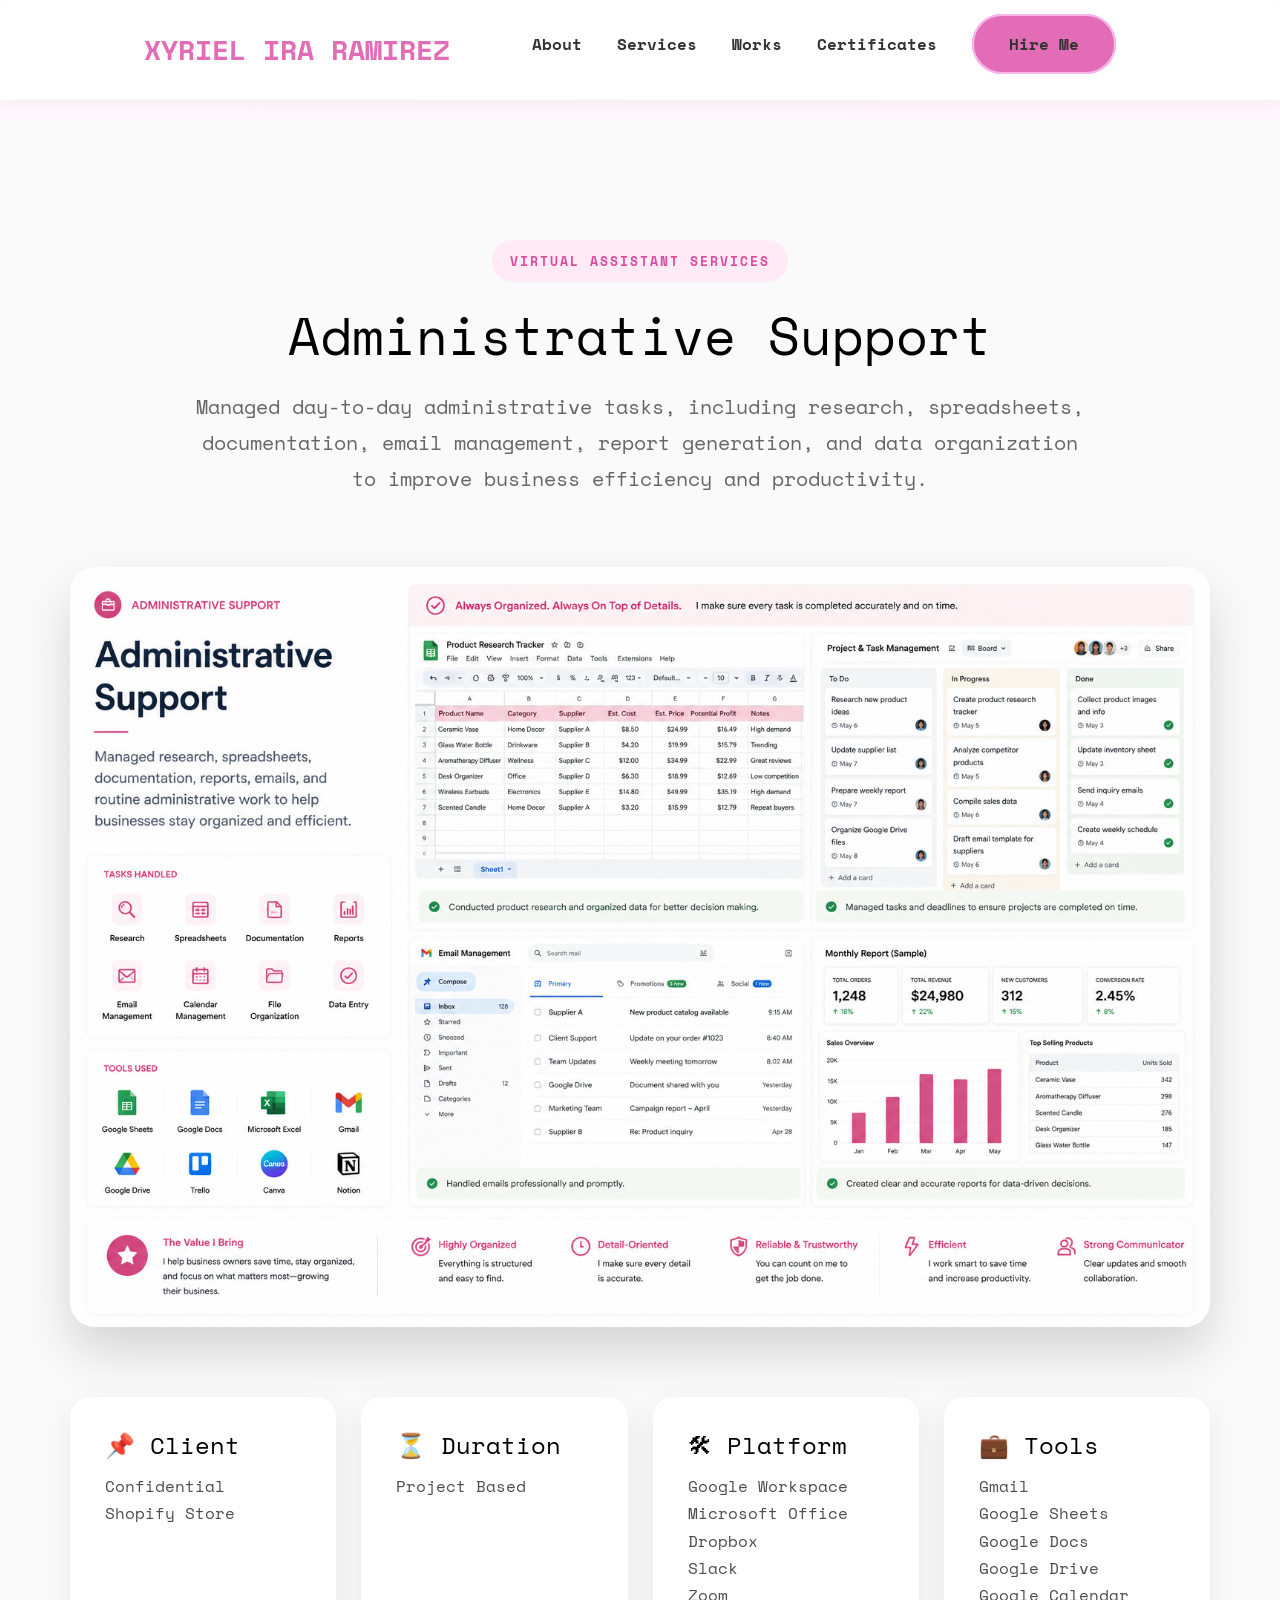
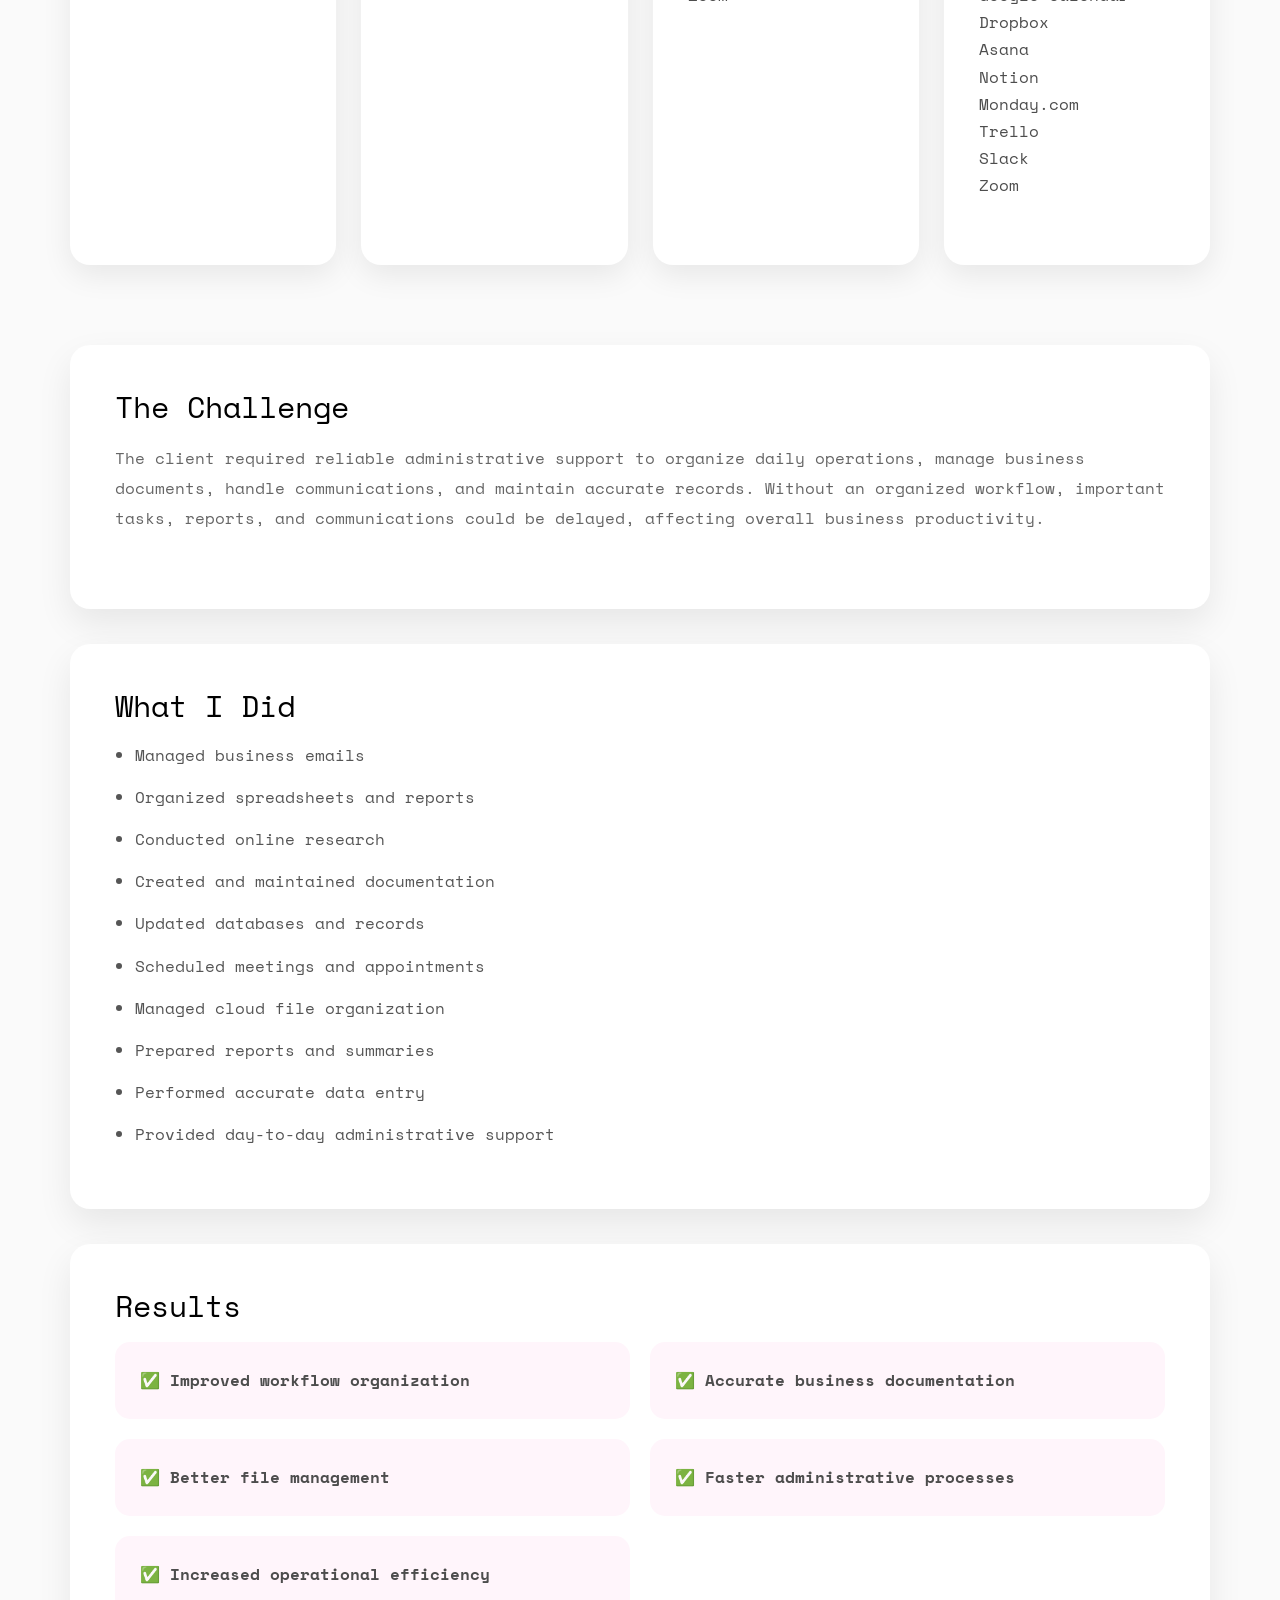
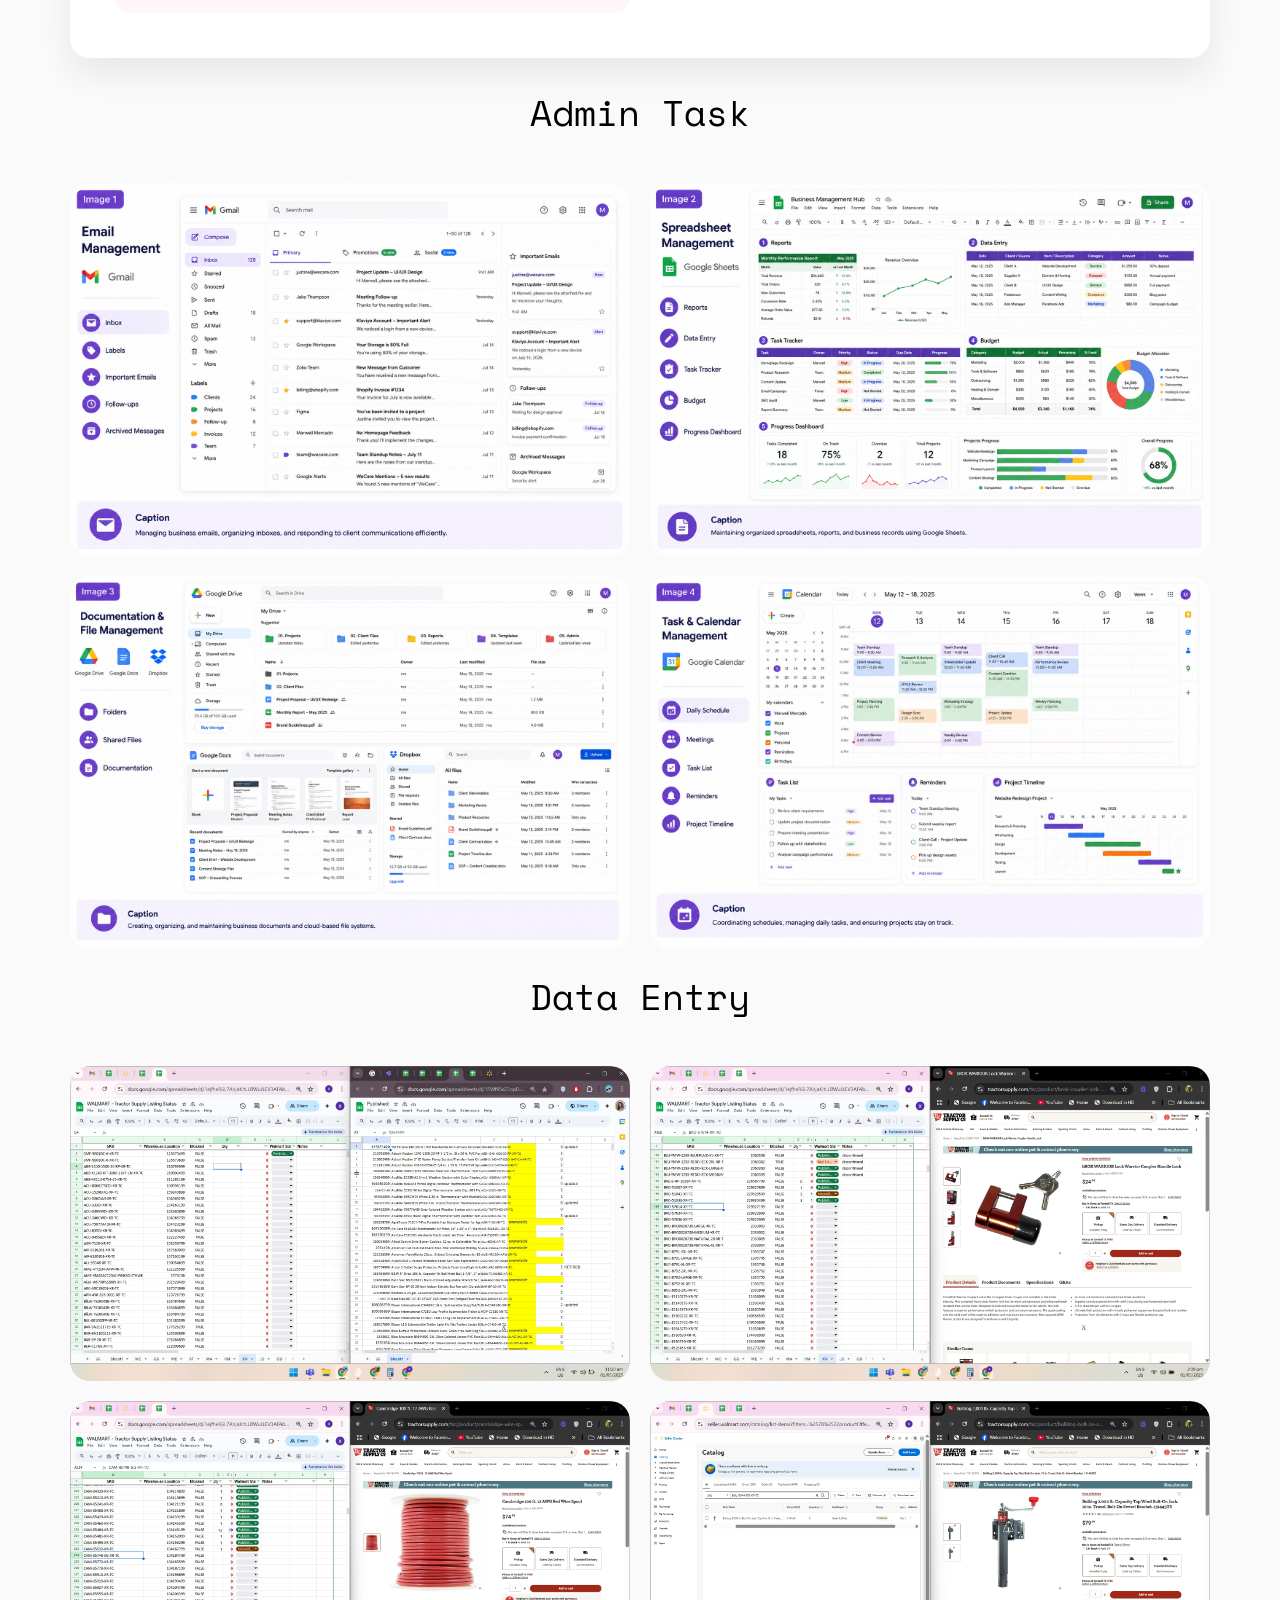
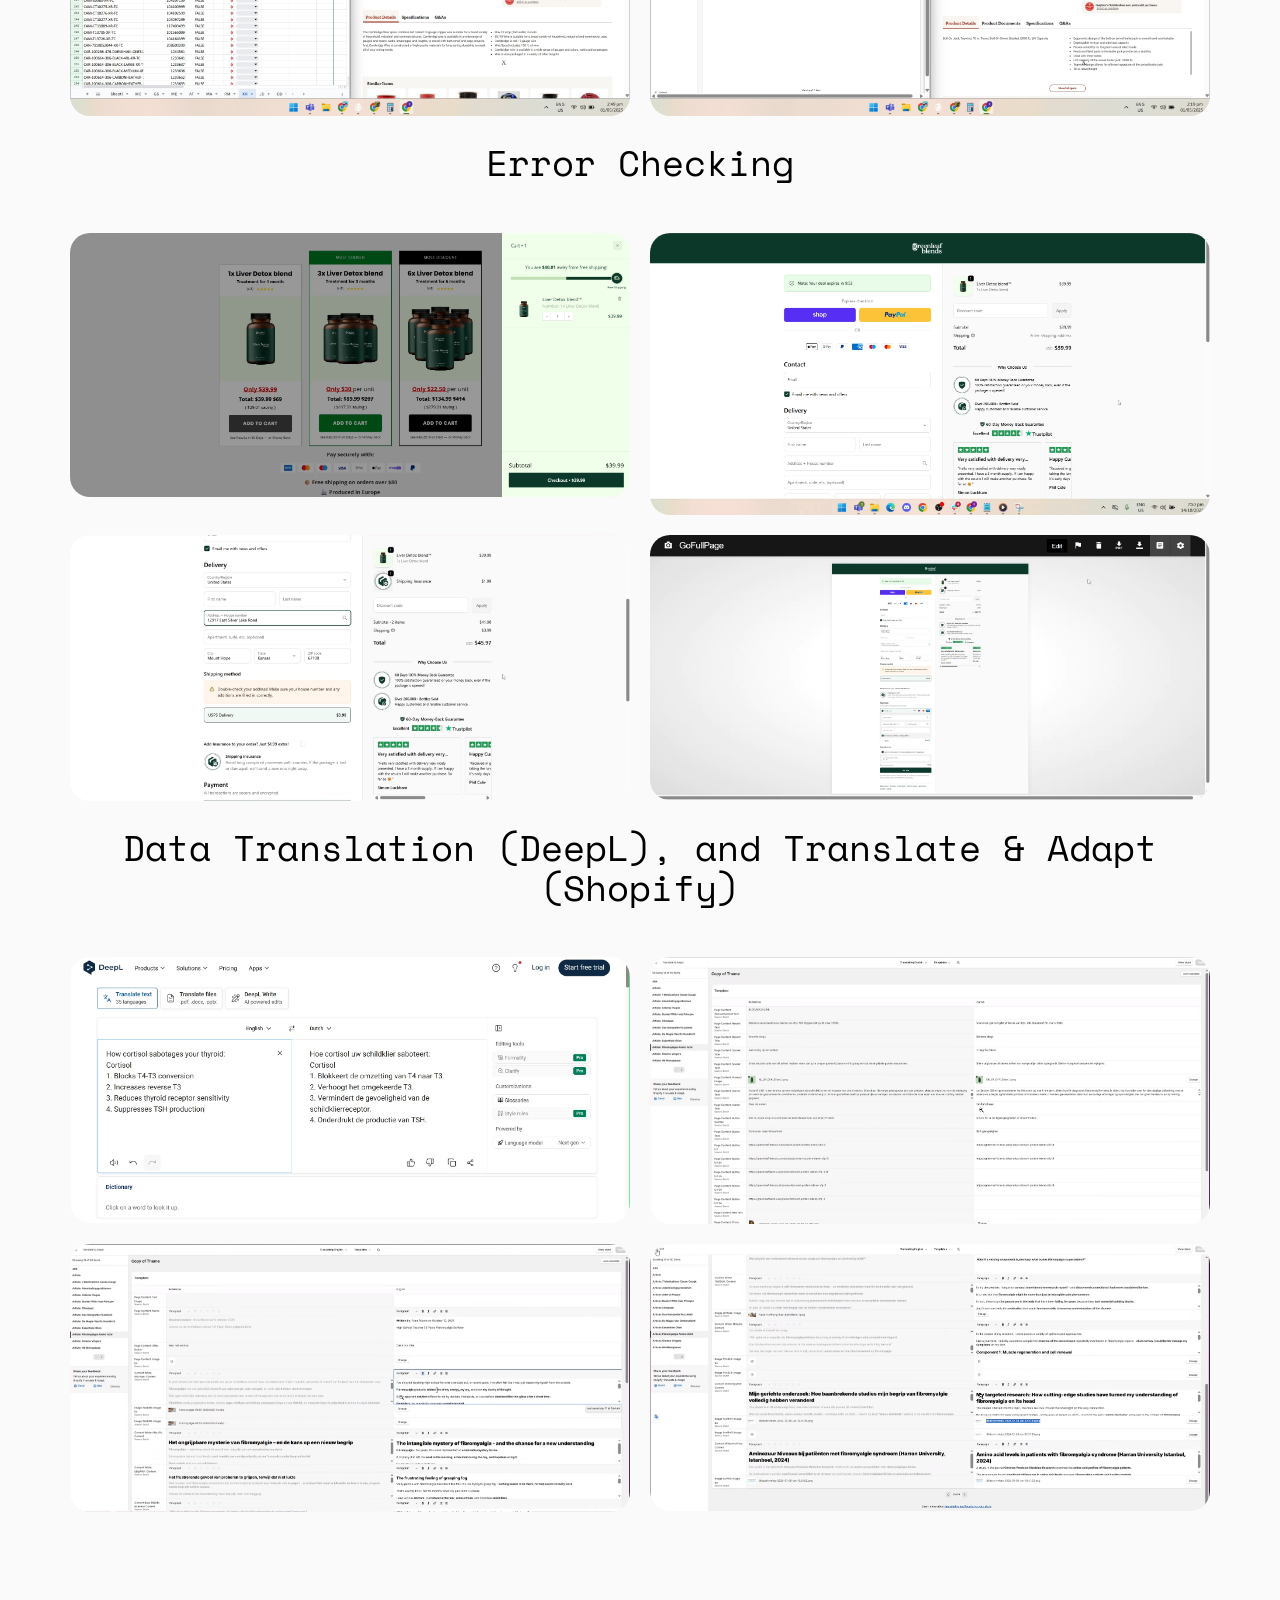
==== commit 06c62388: "Updating photos and work experience, added certifications" ====
--- a/admin.html
+++ b/admin.html
@@ -84,7 +84,7 @@
 				</ul>
 
 			</li>
-            <li><a href="#skills">Skills</a></li>
+             <li><a href="certificates.html">Certificates</a></li>
             <li> 
 			
 
@@ -310,16 +310,48 @@
 
 
         <!-- Gallery -->
-
+<h1 style="text-align: center;">Admin Task</h1>
         <div class="project-gallery">
 
             <img src="images/admin/emailmanagement.png">
-            <img src="images/admin/spreadsheets.png">
+            <img src="images/admin/spreedsheet.png">
             <img src="images/admin/documentation.png">
             <img src="images/admin/calendar.png">
 
         </div>
-
+        <br>
+<h1 style="text-align: center;">Data Entry</h1>
+        <div class="project-gallery">
+
+            <img src="images/Portfolio/Inventory Management & Data Entry (Majorpoolsupplies)/5.jpg">
+            <img src="images/Portfolio/Inventory Management & Data Entry (Majorpoolsupplies)/6.jpg">
+            <img src="images/Portfolio/Inventory Management & Data Entry (Majorpoolsupplies)/7.jpg">
+            <img src="images/Portfolio/Inventory Management & Data Entry (Majorpoolsupplies)/8.jpg">
+
+
+        </div>
+        <br>
+        <h1 style="text-align: center;">Error Checking</h1>
+        <div class="project-gallery">
+
+            <img src="images/Portfolio\Error Checking (Greenleaf blends) Shopify/1.png">
+            <img src="images/Portfolio\Error Checking (Greenleaf blends) Shopify/2.png">
+            <img src="images/Portfolio\Error Checking (Greenleaf blends) Shopify/3.png">
+            <img src="images/Portfolio\Error Checking (Greenleaf blends) Shopify/4.png">
+
+
+        </div>
+                <br>
+<h1 style="text-align: center;">Data Translation (DeepL), and Translate & Adapt (Shopify)</h1>
+        <div class="project-gallery">
+
+            <img src="images/Portfolio/DeepL translation sample work (Greenleaf blends)/1.png">
+            <img src="images/Portfolio/DeepL translation sample work (Greenleaf blends)/2.png">
+            <img src="images/Portfolio/DeepL translation sample work (Greenleaf blends)/3.png">
+            <img src="images/Portfolio/DeepL translation sample work (Greenleaf blends)/4.png">
+
+
+        </div>
     </div>
 
 </section>
--- a/css/style.css
+++ b/css/style.css
@@ -1584,11 +1584,11 @@
 
 .hero-right img{
 
-    width:400px;
-
-    height:400px;
-
-    border-radius:50%;
+    width:500px;
+
+    height:500px;
+
+    
 
     object-fit:cover;
 
@@ -1706,7 +1706,7 @@
 
     display:grid;
 
-    grid-template-columns:380px 1fr;
+    grid-template-columns:1;
 
     gap:70px;
 
@@ -1739,6 +1739,8 @@
     color:#666;
 
     line-height:1.9;
+
+    text-align:center;
 
 }
 
